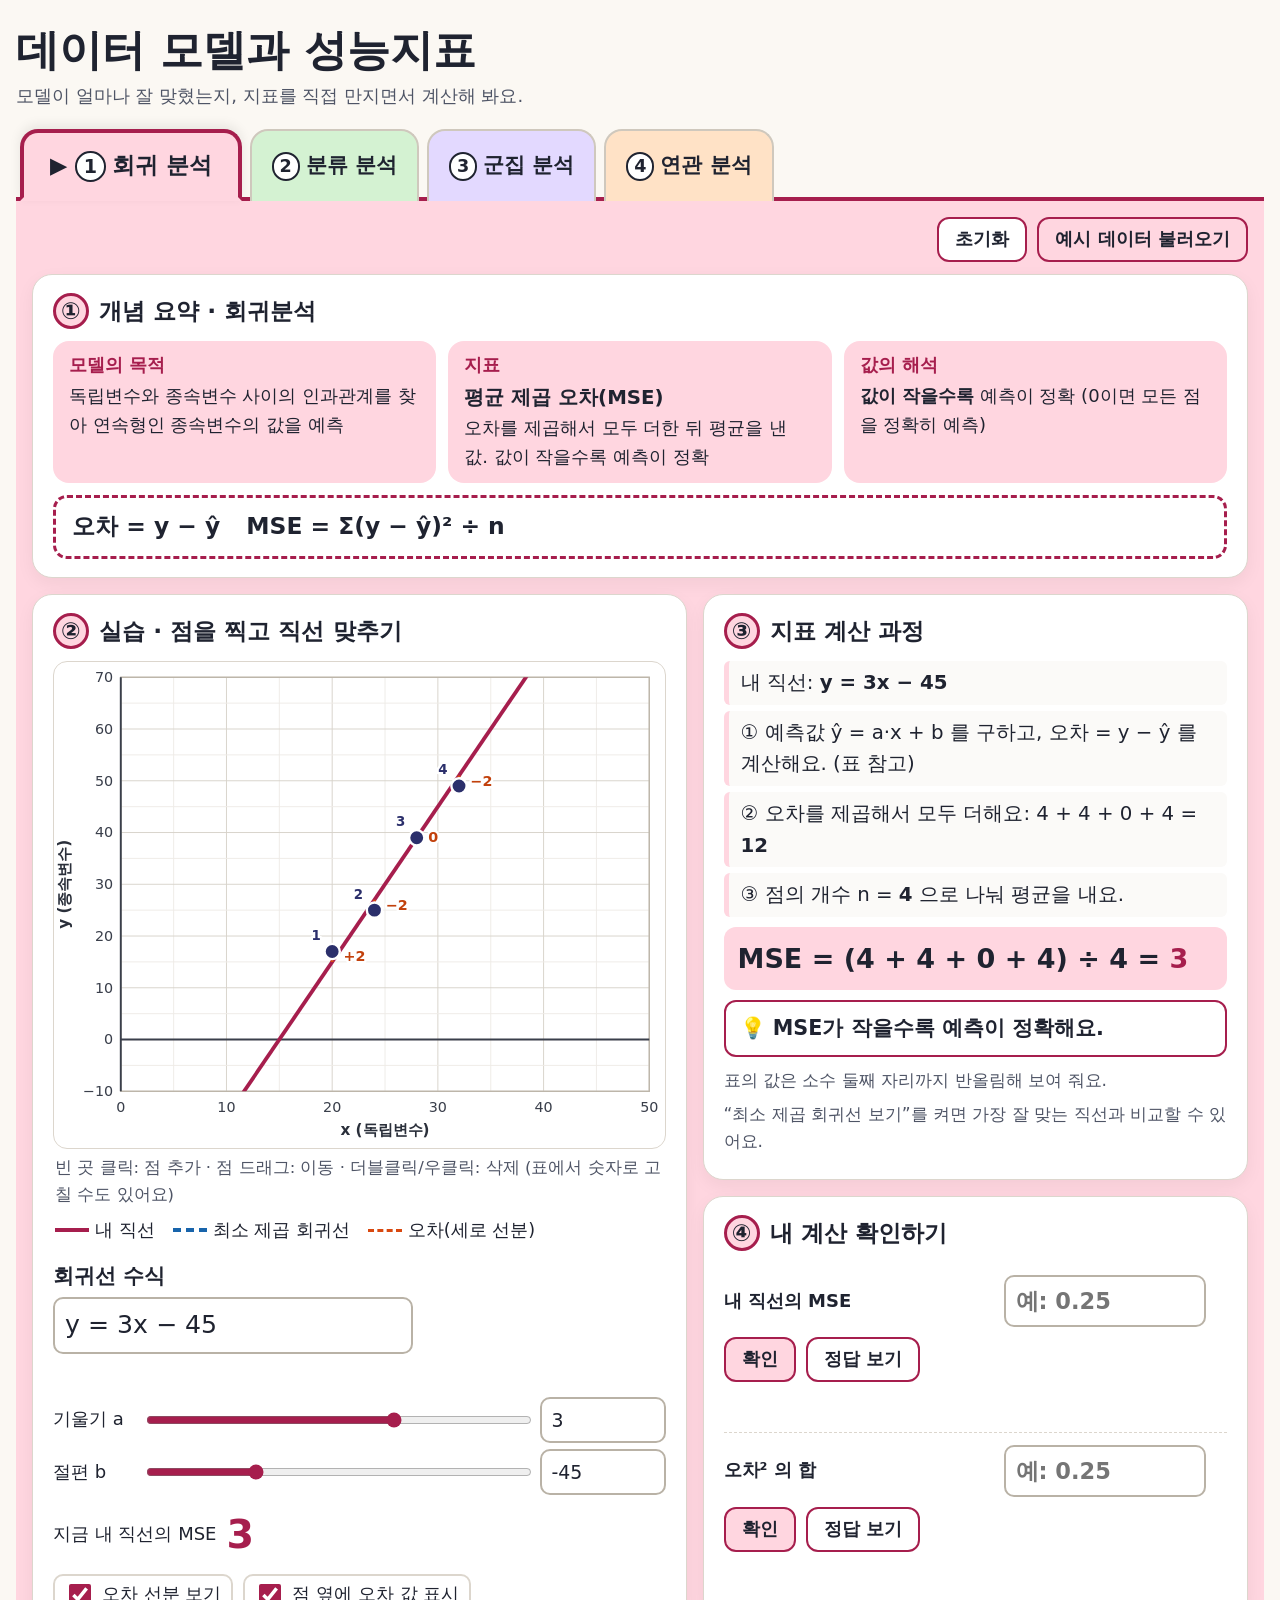
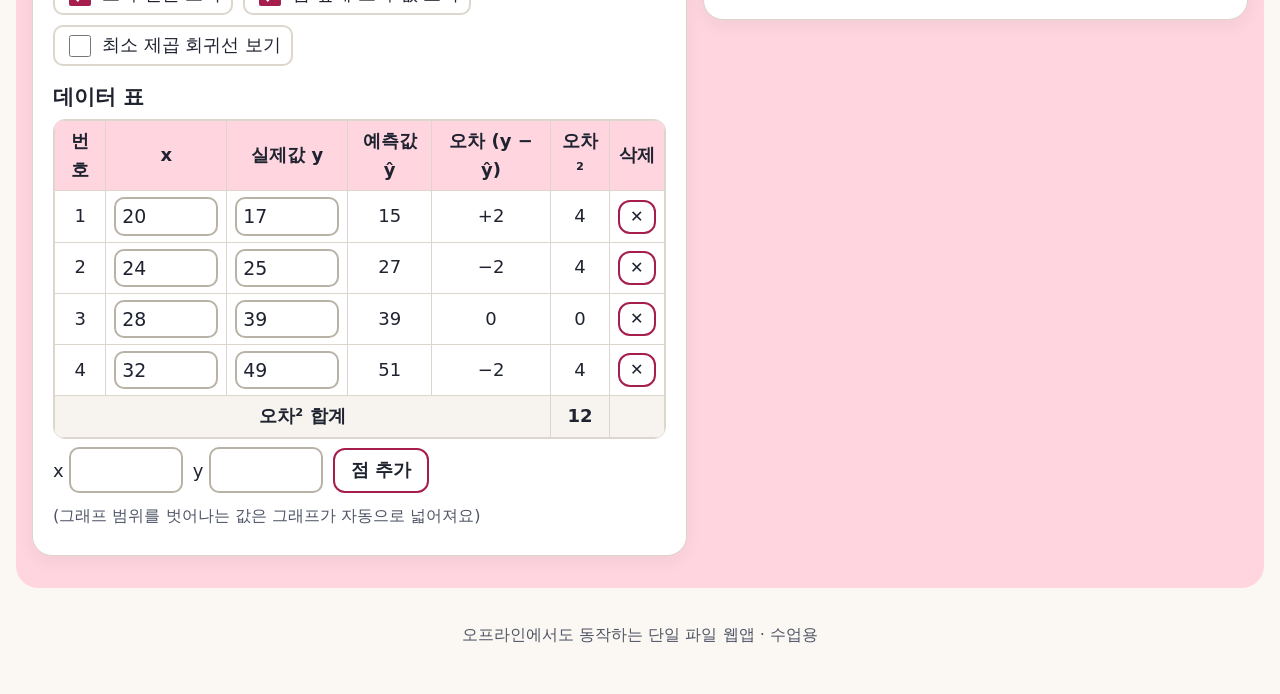
==== docs/metrics/index.html @ 7fb07662 "데이터 모델과 성능지표 수업용 웹앱 추가 (docs/metrics/index.html) 회귀(MSE)·분류(정확도)·군집(실루엣 계수)·연관(지지도·신뢰도·향상도) 4개 탭. th" ====
<!doctype html>
<html lang="ko">
<head>
<meta charset="utf-8">
<meta name="viewport" content="width=device-width, initial-scale=1">
<title>데이터 모델과 성능지표</title>
<meta name="description" content="회귀·분류·군집·연관 분석의 성능지표(MSE, 정확도, 실루엣 계수, 지지도·신뢰도·향상도)를 직접 만지며 배우는 수업용 웹앱">
<style>
:root{
  --bg:#fbf8f3; --card:#ffffff; --ink:#1f2330; --muted:#4f5566; --line:#dcd6cd;
  --reg:#FFD6E0; --reg-d:#a61e4d;
  --cls:#D4F2D2; --cls-d:#2b6a2f;
  --clu:#E3D9FF; --clu-d:#5f3dc4;
  --asc:#FFE2C6; --asc-d:#a84300;
  --good:#1b6e2f; --bad:#b42318; --focus:#1c4fd8;
  --accent:var(--reg-d); --tint:var(--reg);
}
body[data-tab="reg"]{--accent:var(--reg-d);--tint:var(--reg)}
body[data-tab="cls"]{--accent:var(--cls-d);--tint:var(--cls)}
body[data-tab="clu"]{--accent:var(--clu-d);--tint:var(--clu)}
body[data-tab="asc"]{--accent:var(--asc-d);--tint:var(--asc)}
*{box-sizing:border-box}
html{font-size:18px}
body{margin:0;background:var(--bg);color:var(--ink);line-height:1.6;
  font-family:"Pretendard","Noto Sans KR","Apple SD Gothic Neo","Malgun Gothic",system-ui,sans-serif}
.wrap{max-width:1320px;margin:0 auto;padding:16px}
h1,h2,h3,h4{line-height:1.3}
header.top{margin:6px 0 14px}
header.top h1{font-size:clamp(1.6rem,3.4vw,2.4rem);margin:0}
header.top p{margin:4px 0 0;color:var(--muted)}

/* 탭 */
.tabs{display:flex;gap:8px;flex-wrap:wrap;border-bottom:4px solid var(--accent);padding:0 4px}
.tab{font:inherit;font-size:1.15rem;font-weight:700;color:var(--ink);cursor:pointer;
  padding:12px 20px;border:2px solid #cfc8bd;border-bottom:none;border-radius:18px 18px 0 0;
  position:relative;top:4px}
.tab[data-t="reg"]{background:var(--reg)} .tab[data-t="cls"]{background:var(--cls)}
.tab[data-t="clu"]{background:var(--clu)} .tab[data-t="asc"]{background:var(--asc)}
.tab[aria-selected="true"]{border:4px solid var(--accent);border-bottom:4px solid var(--tint);
  padding:14px 26px;font-size:1.25rem;box-shadow:0 -4px 12px rgba(0,0,0,.08);z-index:1}
.tab[aria-selected="true"]::before{content:"▶ "}
.tab .tn{display:inline-block;min-width:1.6em;height:1.6em;border-radius:50%;background:#fff;
  border:2px solid currentColor;text-align:center;line-height:1.45em;margin-right:6px;font-size:.85em}
.panel{background:var(--tint);border-radius:0 0 22px 22px;padding:16px;margin-bottom:24px}
.panel[hidden]{display:none}

/* 카드 */
.card{background:var(--card);border-radius:20px;padding:18px 20px;margin-bottom:16px;
  border:1px solid var(--line);box-shadow:0 6px 18px rgba(0,0,0,.05)}
.sec-title{display:flex;align-items:center;gap:10px;font-size:1.3rem;margin:0 0 12px}
.badge{display:inline-grid;place-items:center;width:36px;height:36px;border-radius:50%;
  background:var(--tint);border:3px solid var(--accent);font-weight:800;flex:none}
.toolbar{display:flex;gap:10px;flex-wrap:wrap;justify-content:flex-end;margin:0 0 12px}
.grid2{display:grid;grid-template-columns:minmax(0,1.2fr) minmax(0,1fr);gap:16px;align-items:start}
@media (max-width:1000px){.grid2{grid-template-columns:minmax(0,1fr)}}
.concept{display:grid;grid-template-columns:repeat(3,minmax(0,1fr));gap:12px}
@media (max-width:860px){.concept{grid-template-columns:minmax(0,1fr)}}
.cbox{background:var(--tint);border-radius:16px;padding:12px 16px}
.cbox h4{margin:0 0 6px;font-size:1rem;color:var(--accent)}
.cbox p{margin:0}
.cbox .metric-name{font-weight:800;font-size:1.1rem}
.formula-strip{font-size:1.3rem;font-weight:800;margin-top:12px;padding:10px 16px;
  border:3px dashed var(--accent);border-radius:14px;background:#fff;display:flex;flex-wrap:wrap;gap:6px 26px}
h3.sub{font-size:1.15rem;margin:18px 0 8px}
h3.sub:first-child{margin-top:0}
.muted{color:var(--muted)}
.small{font-size:.9rem}
.note{font-size:.95rem;color:var(--muted);margin:6px 0}

/* 버튼·입력 */
.btn{font:inherit;font-weight:700;min-height:44px;padding:6px 16px;border-radius:12px;
  border:2px solid var(--accent);background:#fff;color:var(--ink);cursor:pointer}
.btn.primary{background:var(--tint)}
.btn:hover{background:#f6f3ee}
.btn.primary:hover{filter:brightness(.97)}
.btn.tiny{min-height:34px;padding:2px 10px;font-size:.9rem}
.btn:disabled{opacity:.5;cursor:not-allowed}
:focus-visible{outline:4px solid var(--focus);outline-offset:2px}
input[type=text],input[type=number],select{font:inherit;font-size:1.05rem;padding:6px 10px;
  border:2px solid #b9b2a6;border-radius:10px;background:#fff;color:var(--ink);min-height:44px}
input[type=range]{width:100%;accent-color:var(--accent);height:32px}
input[type=checkbox]{width:22px;height:22px;accent-color:var(--accent);vertical-align:middle}
.row{display:flex;flex-wrap:wrap;gap:10px;align-items:center;margin:8px 0}
.slider-row{display:grid;grid-template-columns:4.5em minmax(0,1fr) 7em;gap:10px;align-items:center;margin:6px 0}
.slider-row input[type=number]{width:100%}
.switch{display:inline-flex;align-items:center;gap:8px;cursor:pointer;padding:4px 10px;border-radius:10px;
  background:#fff;border:2px solid var(--line)}
.err{color:var(--bad);font-weight:700;min-height:1.6em;margin:4px 0}
.okmsg{color:var(--good);font-weight:700}
.formula-input{font-size:1.4rem !important;font-weight:700;width:min(100%,360px)}
.sr-only{position:absolute;width:1px;height:1px;padding:0;margin:-1px;overflow:hidden;clip:rect(0,0,0,0);border:0}

/* 표 */
.tablewrap{overflow:auto;border-radius:12px;border:1px solid var(--line);background:#fff}
.tablewrap.tall{max-height:460px}
table.data{border-collapse:collapse;width:100%;font-size:1rem}
table.data th,table.data td{border:1px solid var(--line);padding:6px 8px;text-align:center}
table.data thead th{background:var(--tint);position:sticky;top:0;z-index:1}
table.data tfoot td{background:#f7f4ef;font-weight:800}
table.data td input[type=number]{width:5.5em;min-height:38px;padding:2px 6px}
table.data tr.sel td{background:#fff6c7}
table.data tr.clickable{cursor:pointer}
table.data tr.clickable:hover td{background:#faf6ee}
.th-btn{font:inherit;font-weight:800;background:none;border:none;cursor:pointer;color:var(--ink);padding:2px 4px}

/* 계산 과정 */
.calc .step{font-size:1.1rem;margin:6px 0;padding:6px 12px;border-left:5px solid var(--tint);background:#fbfaf8;border-radius:6px}
.calc .big{font-size:1.5rem;font-weight:800;margin:10px 0;padding:10px 14px;background:var(--tint);border-radius:12px;word-break:break-word}
.calc .big b,.hl{color:var(--accent)}
.interp{font-size:1.15rem;font-weight:700;margin:10px 0;padding:10px 14px;border-radius:12px;background:#fff;border:2px solid var(--accent)}
.meter{font-size:2.2rem;font-weight:900;color:var(--accent)}
.bars .bar{display:grid;grid-template-columns:8.5em minmax(0,1fr) 5em;gap:8px;align-items:center;margin:6px 0}
.bars .track{background:#f0ece6;border-radius:8px;height:26px;overflow:hidden}
.bars .fill{height:100%;border-radius:8px}

/* 그래프 */
svg.plot{width:100%;height:auto;background:#fff;border-radius:14px;border:1px solid var(--line);
  touch-action:none;user-select:none;-webkit-user-select:none;display:block}
.g-minor{stroke:#efece7;stroke-width:1}
.g-major{stroke:#d8d3cb;stroke-width:1}
.axis{stroke:#3a3f4b;stroke-width:2}
.frame{fill:none;stroke:#bdb6aa;stroke-width:1.5}
.tick{font-size:15px;fill:#3a3f4b}
.axis-title{font-size:16px;font-weight:700;fill:#2a2f3a}
.halo{paint-order:stroke;stroke:#fff;stroke-width:5px;stroke-linejoin:round}
.hint-line{font-size:.92rem;color:var(--muted);margin:6px 2px}
/* 회귀 */
.my-line{stroke:#a61e4d;stroke-width:4}
.ls-line{stroke:#1864ab;stroke-width:3.5;stroke-dasharray:12 8}
.resid{stroke:#d9480f;stroke-width:3;stroke-dasharray:5 4}
.pt .dot{fill:#2b2f6b;stroke:#fff;stroke-width:2.5}
.pt .hit{fill:transparent;cursor:grab}
.pt-num{font-size:14px;font-weight:800;fill:#2b2f6b;pointer-events:none}
.err-lbl{font-size:15px;font-weight:800;fill:#c2410c;pointer-events:none}
.legend{display:flex;flex-wrap:wrap;gap:6px 18px;margin:8px 2px;font-size:.98rem}
.legend span{display:inline-flex;align-items:center;gap:6px}
.sw{display:inline-block;width:34px;height:0;border-top:4px solid}
/* 분류 */
.mark-group{display:inline-flex;gap:6px}
.mark-group label{display:inline-flex;align-items:center;gap:4px;padding:4px 10px;border:2px solid #b9b2a6;
  border-radius:10px;cursor:pointer;font-weight:800;background:#fff}
.mark-group input{position:absolute;opacity:0;width:1px;height:1px}
.mark-group input:checked + span{color:#fff}
.mark-group label:has(input:checked){background:var(--accent);border-color:var(--accent);color:#fff}
.mark-group label:has(input:focus-visible){outline:4px solid var(--focus);outline-offset:2px}
.flag{font-weight:800}
.flag.bad{color:var(--bad)} .flag.good{color:var(--good)}
.pred-btn{font:inherit;font-weight:700;background:#fff;border:2px dashed #9a9285;border-radius:10px;padding:2px 10px;cursor:pointer;min-height:36px}
details.deep{background:#fff;border-radius:18px;border:2px solid var(--accent);padding:12px 18px}
details.deep summary{font-weight:800;font-size:1.15rem;cursor:pointer}
.defect-grid{display:grid;grid-template-columns:repeat(20,minmax(0,1fr));gap:3px;max-width:560px;margin:10px 0}
.defect-grid span{aspect-ratio:1;display:grid;place-items:center;font-size:.8rem;border-radius:4px;background:#e7f5e6;color:#2b6a2f}
.defect-grid span.bad{background:#ffe0d6;color:#b42318;font-weight:900}
/* 군집 */
.phase{display:flex;flex-wrap:wrap;gap:8px;margin:8px 0}
.phase span{padding:4px 12px;border-radius:999px;border:2px solid #b9b2a6;background:#fff;font-weight:700}
.phase span.on{background:var(--accent);color:#fff;border-color:var(--accent)}
.phase span.done{border-color:var(--good);color:var(--good)}
.clu-legend{display:flex;flex-wrap:wrap;gap:8px}
.clu-legend .chip{display:inline-flex;align-items:center;gap:6px;padding:4px 12px;border-radius:999px;background:#fff;border:2px solid var(--line);font-weight:700}
.sil-same{stroke-width:2.2;stroke-dasharray:6 4}
.sil-other{stroke:#495057;stroke-width:2;stroke-dasharray:2 4}
.dist-lbl{font-size:13px;font-weight:700;pointer-events:none}
.msgbox{padding:10px 14px;border-radius:12px;background:#fff;border:2px solid var(--line);font-weight:700;margin:8px 0}
.msgbox.warn{border-color:var(--bad);color:var(--bad)}
/* 연관 */
.rule-pick{display:flex;flex-wrap:wrap;gap:10px;align-items:center;font-size:1.25rem;font-weight:800}
.rule-pick select{font-size:1.2rem;font-weight:800}
/* 확인하기 */
.chk-row{display:flex;flex-wrap:wrap;gap:10px;align-items:center;padding:12px 0;border-bottom:1px dashed var(--line)}
.chk-row:last-child{border-bottom:none}
.chk-row > label{min-width:15em;font-weight:800}
.chk-row input[type=text]{width:9em;font-size:1.25rem;font-weight:700}
.fb{font-weight:800;font-size:1.1rem;min-height:1.4em;flex-basis:100%}
.fb.ok{color:var(--good)} .fb.no{color:var(--bad)}
.hintbox,.ansbox{flex-basis:100%;padding:8px 12px;border-radius:10px}
.hintbox{background:#fff8db;border:1px solid #e9cf6a}
.ansbox{background:#eef4ff;border:1px solid #9db8ef;font-weight:800}
.practice{background:#fbfaf8;border:2px dashed var(--line);border-radius:14px;padding:12px 16px;margin-top:12px}
.practice .row label{display:inline-flex;align-items:center;gap:6px}
.practice input[type=number]{width:6.5em}
footer{color:var(--muted);font-size:.9rem;text-align:center;padding:10px 0 30px}
</style>
</head>
<body data-tab="reg">
<div class="wrap">
<header class="top">
  <h1>데이터 모델과 성능지표</h1>
  <p>모델이 얼마나 잘 맞혔는지, 지표를 직접 만지면서 계산해 봐요.</p>
</header>

<div class="tabs" role="tablist" aria-label="분석 종류">
  <button class="tab" role="tab" id="tab-reg" data-t="reg" aria-controls="panel-reg" aria-selected="true"><span class="tn">1</span>회귀 분석</button>
  <button class="tab" role="tab" id="tab-cls" data-t="cls" aria-controls="panel-cls" aria-selected="false" tabindex="-1"><span class="tn">2</span>분류 분석</button>
  <button class="tab" role="tab" id="tab-clu" data-t="clu" aria-controls="panel-clu" aria-selected="false" tabindex="-1"><span class="tn">3</span>군집 분석</button>
  <button class="tab" role="tab" id="tab-asc" data-t="asc" aria-controls="panel-asc" aria-selected="false" tabindex="-1"><span class="tn">4</span>연관 분석</button>
</div>

<!-- ===================== 1. 회귀 ===================== -->
<section class="panel" role="tabpanel" id="panel-reg" aria-labelledby="tab-reg">
  <div class="toolbar">
    <button class="btn" type="button" id="regReset">초기화</button>
    <button class="btn primary" type="button" id="regExample">예시 데이터 불러오기</button>
  </div>
  <div class="card">
    <h2 class="sec-title"><span class="badge">①</span>개념 요약 · 회귀분석</h2>
    <div class="concept">
      <div class="cbox"><h4>모델의 목적</h4><p>독립변수와 종속변수 사이의 인과관계를 찾아 연속형인 종속변수의 값을 예측</p></div>
      <div class="cbox"><h4>지표</h4><p class="metric-name">평균 제곱 오차(MSE)</p><p>오차를 제곱해서 모두 더한 뒤 평균을 낸 값. 값이 작을수록 예측이 정확</p></div>
      <div class="cbox"><h4>값의 해석</h4><p><b>값이 작을수록</b> 예측이 정확 (0이면 모든 점을 정확히 예측)</p></div>
    </div>
    <div class="formula-strip"><span>오차 = y − ŷ</span><span>MSE = Σ(y − ŷ)² ÷ n</span></div>
  </div>

  <div class="grid2">
    <div class="card">
      <h2 class="sec-title"><span class="badge">②</span>실습 · 점을 찍고 직선 맞추기</h2>
      <svg class="plot" id="regSvg" viewBox="0 0 640 510" role="img" aria-label="회귀 좌표평면. 점과 회귀선, 오차 선분이 표시됩니다."></svg>
      <p class="hint-line">빈 곳 클릭: 점 추가 · 점 드래그: 이동 · 더블클릭/우클릭: 삭제 (표에서 숫자로 고칠 수도 있어요)</p>
      <div class="legend">
        <span><i class="sw" style="border-color:#a61e4d"></i>내 직선</span>
        <span><i class="sw" style="border-top-style:dashed;border-color:#1864ab"></i>최소 제곱 회귀선</span>
        <span><i class="sw" style="border-top:3px dashed #d9480f"></i>오차(세로 선분)</span>
      </div>

      <h3 class="sub"><label for="regFormula">회귀선 수식</label></h3>
      <div class="row">
        <input type="text" id="regFormula" class="formula-input" autocomplete="off" spellcheck="false" aria-describedby="regFormulaMsg" placeholder="예: y = 3x − 45">
      </div>
      <div id="regFormulaMsg" class="err" aria-live="polite"></div>
      <div class="slider-row">
        <label for="regA">기울기 a</label>
        <input type="range" id="regA" min="-10" max="10" step="0.05">
        <input type="number" id="regAN" step="0.05" aria-label="기울기 a 숫자 입력">
      </div>
      <div class="slider-row">
        <label for="regB">절편 b</label>
        <input type="range" id="regB" min="-100" max="100" step="0.5">
        <input type="number" id="regBN" step="0.5" aria-label="절편 b 숫자 입력">
      </div>
      <div class="row" aria-live="polite">
        <span>지금 내 직선의 MSE</span><span class="meter" id="regLive">—</span><span id="regTrend" class="muted"></span>
      </div>
      <div class="row">
        <label class="switch"><input type="checkbox" id="regShowRes" checked> 오차 선분 보기</label>
        <label class="switch"><input type="checkbox" id="regShowLbl" checked> 점 옆에 오차 값 표시</label>
        <label class="switch"><input type="checkbox" id="regShowLS"> 최소 제곱 회귀선 보기</label>
      </div>

      <h3 class="sub">데이터 표</h3>
      <div class="tablewrap tall">
        <table class="data">
          <thead><tr><th>번호</th><th>x</th><th>실제값 y</th><th>예측값 ŷ</th><th>오차 (y − ŷ)</th><th>오차²</th><th>삭제</th></tr></thead>
          <tbody id="regTbody"></tbody>
          <tfoot><tr><td colspan="5">오차² 합계</td><td id="regSumCell">0</td><td></td></tr></tfoot>
        </table>
      </div>
      <div class="row">
        <label>x <input type="number" id="regAddX" step="any" style="width:6em"></label>
        <label>y <input type="number" id="regAddY" step="any" style="width:6em"></label>
        <button class="btn" type="button" id="regAddBtn">점 추가</button>
        <span class="small muted">(그래프 범위를 벗어나는 값은 그래프가 자동으로 넓어져요)</span>
      </div>
    </div>

    <div>
      <div class="card calc">
        <h2 class="sec-title"><span class="badge">③</span>지표 계산 과정</h2>
        <div id="regCalc"></div>
        <div id="regCompare"></div>
      </div>
      <div class="card">
        <h2 class="sec-title"><span class="badge">④</span>내 계산 확인하기</h2>
        <div id="regCheck"></div>
      </div>
    </div>
  </div>
</section>

<!-- ===================== 2. 분류 ===================== -->
<section class="panel" role="tabpanel" id="panel-cls" aria-labelledby="tab-cls" hidden>
  <div class="toolbar">
    <button class="btn" type="button" id="clsReset">초기화</button>
    <button class="btn primary" type="button" id="clsExample">예시 데이터 불러오기</button>
  </div>
  <div class="card">
    <h2 class="sec-title"><span class="badge">①</span>개념 요약 · 분류 분석</h2>
    <div class="concept">
      <div class="cbox"><h4>모델의 목적</h4><p>미리 정해 둔 그룹 중 어느 그룹에 데이터가 속하는지 범주형 종속변수 값을 예측</p></div>
      <div class="cbox"><h4>지표</h4><p class="metric-name">정확도(Accuracy)</p><p>모델이 정확하게 예측한 데이터의 비율. 1에 가까울수록 예측이 정확</p></div>
      <div class="cbox"><h4>값의 해석</h4><p>0 ~ 1 사이 값. <b>1에 가까울수록</b> 예측이 정확</p></div>
    </div>
    <div class="formula-strip"><span>정확도 = 정확히 예측한 수 ÷ 전체 수</span></div>
  </div>

  <div class="grid2">
    <div class="card">
      <h2 class="sec-title"><span class="badge">②</span>실습 A · 직접 채점하기</h2>
      <p class="note">실제값과 모델의 예측값을 비교해 각 행에 <b>O(맞음)</b> 또는 <b>X(틀림)</b>를 체크하세요. 예측값 칸을 누르면 예측을 바꿔 볼 수 있어요.</p>
      <div class="tablewrap">
        <table class="data">
          <thead><tr><th>번호</th><th>메일 제목</th><th>실제값</th><th>모델 예측값</th><th>채점</th><th class="sr-col">점검</th></tr></thead>
          <tbody id="clsATbody"></tbody>
        </table>
      </div>
      <div class="row">
        <button class="btn" type="button" id="clsAVerify">내 채점 점검하기</button>
        <button class="btn" type="button" id="clsAClear">채점 지우기</button>
        <span id="clsAVerifyMsg" aria-live="polite" class="small"></span>
      </div>
    </div>
    <div class="card calc">
      <h2 class="sec-title"><span class="badge">③</span>계산 과정 (실습 A)</h2>
      <div id="clsACalc"></div>
    </div>
  </div>

  <div class="grid2">
    <div class="card">
      <h2 class="sec-title"><span class="badge">②</span>실습 B · 경계선으로 분류하기</h2>
      <p class="note">공부 시간과 게임 시간으로 합격(●)/불합격(▲)을 예측해요. 기준선을 움직여 정확도를 높여 보세요.</p>
      <svg class="plot" id="clsSvg" viewBox="0 0 620 480" role="img" aria-label="분류 산점도. 기준선과 각 점의 예측 결과(O, X)가 표시됩니다."></svg>
      <div class="legend">
        <span><svg width="20" height="20" aria-hidden="true"><circle cx="10" cy="10" r="7" fill="#1864ab"/></svg>실제 합격</span>
        <span><svg width="20" height="20" aria-hidden="true"><polygon points="10,2 18,17 2,17" fill="#c2410c"/></svg>실제 불합격</span>
        <span><b class="flag good">O</b> 예측 맞음</span><span><b class="flag bad">X</b> 예측 틀림</span>
        <span><i style="display:inline-block;width:22px;height:16px;background:#d0ebff;border:1px solid #74a9d8"></i>합격으로 예측하는 영역</span>
      </div>
      <p class="hint-line">빈 곳 클릭: 아래에서 고른 종류의 점 추가 · 더블클릭/우클릭: 삭제</p>
      <div class="slider-row"><label for="clsM">기울기</label><input type="range" id="clsM" min="-3" max="3" step="0.1"><input type="number" id="clsMN" step="0.1" aria-label="기준선 기울기 숫자 입력"></div>
      <div class="slider-row"><label for="clsC">절편</label><input type="range" id="clsC" min="-5" max="15" step="0.1"><input type="number" id="clsCN" step="0.1" aria-label="기준선 절편 숫자 입력"></div>
      <div class="row">
        <label class="switch"><input type="checkbox" id="clsFlip"> 기준선 위쪽을 합격으로 예측</label>
        <label>추가할 점: <select id="clsAddType"><option value="P">● 합격</option><option value="F">▲ 불합격</option></select></label>
      </div>
      <p class="big" id="clsLineText" style="font-weight:800"></p>
    </div>
    <div class="card calc">
      <h2 class="sec-title"><span class="badge">③</span>계산 과정 (실습 B)</h2>
      <div id="clsBCalc"></div>
    </div>
  </div>

  <div class="card">
    <h2 class="sec-title"><span class="badge">④</span>내 계산 확인하기</h2>
    <div id="clsCheck"></div>
  </div>

  <details class="deep">
    <summary>심화 · 정확도만 보면 충분할까? (정확도의 한계 생각해 보기)</summary>
    <p>공장에서 만든 제품 <b>100개</b> 중 <b>불량품은 5개</b>(▲)예요. 어떤 모델이 아무것도 확인하지 않고 <b>“모두 정상”</b>이라고 예측했어요.</p>
    <div class="defect-grid" id="defectGrid" aria-label="제품 100개 중 불량품 5개"></div>
    <div class="calc"><div class="big">정확도 = 95 ÷ 100 = <b>0.95</b></div></div>
    <p>정확도는 0.95로 아주 높아 보여요. 하지만 이 모델은 <b>불량품을 단 하나도 찾아내지 못했어요.</b></p>
    <ul>
      <li>이 모델을 공장에서 써도 될까요? 왜 그렇게 생각하나요?</li>
      <li>한쪽 그룹이 훨씬 많은 데이터(불균형 데이터)에서는 정확도가 왜 높게 나올까요?</li>
      <li>“불량품 중 몇 개를 찾았는가?”처럼 정확도 말고 함께 봐야 할 기준을 생각해 보세요. (예: 재현율, 정밀도)</li>
    </ul>
  </details>
</section>

<!-- ===================== 3. 군집 ===================== -->
<section class="panel" role="tabpanel" id="panel-clu" aria-labelledby="tab-clu" hidden>
  <div class="toolbar">
    <button class="btn" type="button" id="cluReset">초기화</button>
    <button class="btn primary" type="button" id="cluExample">예시 데이터 불러오기</button>
  </div>
  <div class="card">
    <h2 class="sec-title"><span class="badge">①</span>개념 요약 · 군집 분석</h2>
    <div class="concept">
      <div class="cbox"><h4>모델의 목적</h4><p>비슷한 특성을 가진 데이터끼리 묶어 그룹화. 미리 정해 둔 분류 기준이 없으므로 군집된 데이터 사이의 거리를 기준으로 평가</p></div>
      <div class="cbox"><h4>지표</h4><p class="metric-name">실루엣 계수(Silhouette coefficient)</p><p>데이터가 자기 군집 안에서는 얼마나 가깝고, 다른 군집과는 얼마나 먼지를 나타내는 값. 1에 가까울수록 군집이 잘 형성됨</p></div>
      <div class="cbox"><h4>값의 해석</h4><p>−1 ~ 1 사이 값. <b>1에 가까울수록</b> 군집이 잘 형성됨, 0 근처면 군집 경계에 있음, 음수면 다른 군집에 더 가까움</p></div>
    </div>
    <div class="formula-strip"><span>aᵢ = 같은 군집 다른 점까지 평균 거리</span><span>bᵢ = 가장 가까운 다른 군집 점들까지 평균 거리</span><span>Sᵢ = (bᵢ − aᵢ) ÷ max(aᵢ, bᵢ)</span></div>
  </div>

  <div class="grid2">
    <div class="card">
      <h2 class="sec-title"><span class="badge">②</span>실습 · k-평균으로 군집 만들기</h2>
      <div class="row">
        <label for="cluDataset">예시 데이터</label>
        <select id="cluDataset">
          <option value="three">뚜렷하게 3묶음</option>
          <option value="two">뚜렷하게 2묶음</option>
          <option value="mixed">애매하게 섞인 데이터</option>
        </select>
        <button class="btn" type="button" id="cluLoad">불러오기</button>
      </div>
      <div class="slider-row">
        <label for="cluK">군집 수 k</label>
        <input type="range" id="cluK" min="2" max="6" step="1" value="3">
        <input type="number" id="cluKN" min="2" max="6" step="1" value="3" aria-label="군집 수 k 숫자 입력">
      </div>
      <div class="row">
        <button class="btn primary" type="button" id="cluStep">한 단계씩 실행</button>
        <button class="btn primary" type="button" id="cluRun">끝까지 실행</button>
        <button class="btn" type="button" id="cluReinit">초기 중심 다시 뽑기</button>
      </div>
      <div class="phase" id="cluPhase" aria-label="k-평균 진행 단계"></div>
      <div class="msgbox" id="cluMsg" aria-live="polite"></div>
      <svg class="plot" id="cluSvg" viewBox="0 0 560 540" role="img" aria-label="군집 산점도. 군집별로 색과 모양이 다릅니다."></svg>
      <p class="hint-line">점 클릭: 그 점의 실루엣 계산 보기 · 빈 곳 클릭: 점 추가 · 더블클릭/우클릭: 삭제</p>
      <div class="row">
        <label class="switch"><input type="checkbox" id="cluAddMode" checked> 빈 곳 클릭으로 점 추가</label>
        <label class="switch"><input type="checkbox" id="cluDistLbl" checked> 거리 숫자 표시</label>
        <label>선택한 점 <select id="cluSel"></select></label>
      </div>
      <div class="clu-legend" id="cluLegend"></div>
    </div>
    <div>
      <div class="card calc">
        <h2 class="sec-title"><span class="badge">③</span>실루엣 계수 계산 과정</h2>
        <div id="cluCalc"></div>
        <div class="practice">
          <h3 class="sub">aᵢ, bᵢ를 넣어 Sᵢ 계산해 보기</h3>
          <div class="row">
            <label>aᵢ <input type="number" id="silA" value="4" step="any" min="0"></label>
            <label>bᵢ <input type="number" id="silB" value="10" step="any" min="0"></label>
          </div>
          <div id="silOut" class="big" aria-live="polite"></div>
        </div>
      </div>
      <div class="card">
        <h3 class="sub" style="margin-top:0">k에 따른 평균 실루엣 계수 비교</h3>
        <svg class="plot" id="cluChart" viewBox="0 0 520 290" role="img" aria-label="k = 2부터 6까지 평균 실루엣 계수 막대 그래프"></svg>
        <p class="note" id="cluChartNote"></p>
      </div>
    </div>
  </div>
  <div class="card">
    <h2 class="sec-title"><span class="badge">④</span>내 계산 확인하기</h2>
    <div id="cluCheck"></div>
  </div>
</section>

<!-- ===================== 4. 연관 ===================== -->
<section class="panel" role="tabpanel" id="panel-asc" aria-labelledby="tab-asc" hidden>
  <div class="toolbar">
    <button class="btn" type="button" id="ascReset">초기화</button>
    <button class="btn primary" type="button" id="ascExample">예시 데이터 불러오기</button>
  </div>
  <div class="card">
    <h2 class="sec-title"><span class="badge">①</span>개념 요약 · 연관 분석</h2>
    <div class="concept">
      <div class="cbox"><h4>모델의 목적</h4><p>데이터 내에서 항목 간의 관계와 연관성을 발견. 발견된 규칙의 유용성 판단을 통해 항목 간 연관성을 측정</p></div>
      <div class="cbox"><h4>지표</h4>
        <p><b>지지도(support)</b>: 데이터 집합에서 규칙이 얼마나 자주 발생하는지</p>
        <p><b>신뢰도(confidence)</b>: 규칙이 성립했을 때 그 규칙이 맞을 확률</p>
        <p><b>향상도(lift)</b>: 규칙이 얼마나 유용한지. 1보다 크면 두 항목 사이에 관련성이 높음</p></div>
      <div class="cbox"><h4>값의 해석</h4><p>향상도 ≥ 1: 관련성이 높음<br>향상도 &lt; 1: 함께 사는 경우가 오히려 적음</p></div>
    </div>
    <div class="formula-strip">
      <span>지지도 = (A와 B가 함께 나온 횟수) ÷ (전체 횟수)</span>
      <span>신뢰도 = (A와 B가 함께 나온 횟수) ÷ (A가 나온 횟수)</span>
      <span>향상도 = 신뢰도 ÷ (B가 나올 확률)</span>
    </div>
  </div>

  <div class="grid2">
    <div class="card">
      <h2 class="sec-title"><span class="badge">②</span>실습 · 장바구니 데이터</h2>
      <p class="note">체크박스로 거래(행)마다 산 상품을 고쳐 보세요.</p>
      <div class="tablewrap tall">
        <table class="data" id="ascTable">
          <thead id="ascThead"></thead>
          <tbody id="ascTbody"></tbody>
          <tfoot id="ascTfoot"></tfoot>
        </table>
      </div>
      <div class="row"><button class="btn" type="button" id="ascAdd">거래 추가</button><span id="ascCount" class="muted"></span></div>

      <h3 class="sub">규칙 만들기</h3>
      <div class="rule-pick">
        <span>[</span><select id="ascA" aria-label="앞부분 상품 A"></select><span>] →</span>
        <span>[</span><select id="ascB" aria-label="뒷부분 상품 B"></select><span>]</span>
      </div>
      <p class="note">“A를 사면 B도 산다”라는 규칙이에요.</p>

      <h3 class="sub">A, B, A∩B 횟수 보기</h3>
      <svg class="plot" id="ascVenn" viewBox="0 0 440 250" role="img" aria-label="A와 B의 벤 다이어그램"></svg>
      <div class="bars" id="ascBars"></div>
    </div>
    <div>
      <div class="card calc">
        <h2 class="sec-title"><span class="badge">③</span>지표 계산 과정</h2>
        <div id="ascCalc"></div>
        <div class="practice">
          <h3 class="sub">횟수만 넣어 계산해 보기</h3>
          <div class="row">
            <label>전체 횟수 <input type="number" id="pN" value="200" min="1" step="1"></label>
            <label>A 횟수 <input type="number" id="pA" value="50" min="0" step="1"></label>
            <label>B 횟수 <input type="number" id="pB" value="40" min="0" step="1"></label>
            <label>A와 B 함께 <input type="number" id="pAB" value="20" min="0" step="1"></label>
          </div>
          <div id="pOut" aria-live="polite"></div>
        </div>
      </div>
      <div class="card">
        <h2 class="sec-title"><span class="badge">④</span>내 계산 확인하기</h2>
        <div id="ascCheck"></div>
      </div>
    </div>
  </div>

  <div class="card">
    <h3 class="sub" style="margin-top:0">모든 1:1 규칙 표 <span class="small muted">(행을 누르면 위 계산 과정으로 연결돼요)</span></h3>
    <div class="row">
      <label class="switch"><input type="checkbox" id="ascHideZero" checked> 함께 나온 적 없는 규칙 숨기기</label>
      <span class="small muted">정렬: 열 제목을 누르세요</span>
    </div>
    <div class="tablewrap tall">
      <table class="data">
        <thead><tr>
          <th aria-sort="none" data-k="rule"><button class="th-btn" type="button" data-k="rule">규칙 A → B</button></th>
          <th aria-sort="none" data-k="nAB"><button class="th-btn" type="button" data-k="nAB">함께 나온 횟수</button></th>
          <th aria-sort="none" data-k="sup"><button class="th-btn" type="button" data-k="sup">지지도</button></th>
          <th aria-sort="none" data-k="conf"><button class="th-btn" type="button" data-k="conf">신뢰도</button></th>
          <th aria-sort="none" data-k="lift"><button class="th-btn" type="button" data-k="lift">향상도</button></th>
        </tr></thead>
        <tbody id="ascRules"></tbody>
      </table>
    </div>
  </div>
</section>

<footer>오프라인에서도 동작하는 단일 파일 웹앱 · 수업용</footer>
</div>

<script>
'use strict';
/* =========================================================
   공통 도우미
   ========================================================= */
const $ = (sel, root = document) => root.querySelector(sel);
const SVGNS = 'http://www.w3.org/2000/svg';

function setAttrs(e, attrs) {
  for (const [k, v] of Object.entries(attrs || {})) {
    if (v == null || v === false) continue;
    if (k === 'text') e.textContent = v;
    else if (k === 'html') e.innerHTML = v;
    else if (k.startsWith('on') && typeof v === 'function') e.addEventListener(k.slice(2), v);
    else e.setAttribute(k, v === true ? '' : v);
  }
}
function h(tag, attrs, ...kids) {
  const e = document.createElement(tag); setAttrs(e, attrs);
  kids.flat().forEach(k => { if (k != null && k !== false) e.append(k.nodeType ? k : String(k)); });
  return e;
}
function s(tag, attrs, ...kids) {
  const e = document.createElementNS(SVGNS, tag); setAttrs(e, attrs);
  kids.flat().forEach(k => { if (k != null && k !== false) e.append(k.nodeType ? k : String(k)); });
  return e;
}
const clamp = (v, a, b) => Math.min(b, Math.max(a, v));
const avg = arr => arr.length ? arr.reduce((p, q) => p + q, 0) / arr.length : 0;

/** 숫자를 소수 d자리까지 반올림해 보기 좋게 표시 (음수는 유니코드 −) */
function fmt(x, d = 2) {
  if (x == null || !isFinite(x)) return '—';
  let r = Math.round(x * 10 ** d) / 10 ** d;
  if (Object.is(r, -0) || r === 0) r = 0;
  return (r < 0 ? '−' : '') + String(Math.abs(r));
}
const fmtSigned = (x, d = 2) => { const t = fmt(x, d); return (t !== '0' && t[0] !== '−') ? '+' + t : t; };

/** 학생 입력 숫자 해석: 0.7, .7, 7/10, 70%, −0.3 등 (eval 사용 안 함) */
function parseNum(str) {
  let t = String(str).trim().replace(/[−–—]/g, '-').replace(/÷/g, '/').replace(/,/g, '').replace(/\s+/g, '');
  let pct = false;
  if (t.endsWith('%')) { pct = true; t = t.slice(0, -1); }
  const m = t.match(/^([+-]?(?:\d+\.?\d*|\.\d+))(?:\/([+-]?(?:\d+\.?\d*|\.\d+)))?$/);
  if (!m) return null;
  let v = parseFloat(m[1]);
  if (m[2] !== undefined) { const d = parseFloat(m[2]); if (d === 0) return null; v /= d; }
  return pct ? v / 100 : v;
}

/** 시드가 있는 난수(예시 데이터를 항상 같게 만들기 위함) */
function makeRng(seed) {
  return function () {
    seed = (seed + 0x6D2B79F5) | 0;
    let t = Math.imul(seed ^ (seed >>> 15), 1 | seed);
    t = (t + Math.imul(t ^ (t >>> 7), 61 | t)) ^ t;
    return ((t ^ (t >>> 14)) >>> 0) / 4294967296;
  };
}
function gauss(r) { let u = 0, v = 0; while (u === 0) u = r(); while (v === 0) v = r(); return Math.sqrt(-2 * Math.log(u)) * Math.cos(2 * Math.PI * v); }

/* ---------- 좌표평면 그리기 ---------- */
function makePlot(box, dom) {
  return {
    box, dom,
    X: x => box.l + (x - dom.x0) / (dom.x1 - dom.x0) * (box.r - box.l),
    Y: y => box.b - (y - dom.y0) / (dom.y1 - dom.y0) * (box.b - box.t),
    iX: px => dom.x0 + (px - box.l) / (box.r - box.l) * (dom.x1 - dom.x0),
    iY: py => dom.y0 + (box.b - py) / (box.b - box.t) * (dom.y1 - dom.y0),
  };
}
function drawAxes(svg, p, o) {
  const { box, dom } = p, g = s('g', {});
  const isMajor = (v, step) => Math.abs(v / step - Math.round(v / step)) < 1e-9;
  for (let i = Math.ceil(dom.x0 / o.xs - 1e-9); i * o.xs <= dom.x1 + 1e-9; i++) {
    const x = i * o.xs, mj = isMajor(x, o.xl);
    g.append(s('line', { x1: p.X(x), x2: p.X(x), y1: box.t, y2: box.b, class: mj ? 'g-major' : 'g-minor' }));
    if (mj) g.append(s('text', { x: p.X(x), y: box.b + 22, 'text-anchor': 'middle', class: 'tick' }, fmt(x)));
  }
  for (let i = Math.ceil(dom.y0 / o.ys - 1e-9); i * o.ys <= dom.y1 + 1e-9; i++) {
    const y = i * o.ys, mj = isMajor(y, o.yl);
    g.append(s('line', { x1: box.l, x2: box.r, y1: p.Y(y), y2: p.Y(y), class: mj ? 'g-major' : 'g-minor' }));
    if (mj) g.append(s('text', { x: box.l - 8, y: p.Y(y) + 5, 'text-anchor': 'end', class: 'tick' }, fmt(y)));
  }
  g.append(s('rect', { x: box.l, y: box.t, width: box.r - box.l, height: box.b - box.t, class: 'frame' }));
  if (dom.y0 <= 0 && dom.y1 >= 0) g.append(s('line', { x1: box.l, x2: box.r, y1: p.Y(0), y2: p.Y(0), class: 'axis' }));
  if (dom.x0 <= 0 && dom.x1 >= 0) g.append(s('line', { x1: p.X(0), x2: p.X(0), y1: box.t, y2: box.b, class: 'axis' }));
  g.append(s('text', { x: (box.l + box.r) / 2, y: box.b + 46, 'text-anchor': 'middle', class: 'axis-title' }, o.xt));
  g.append(s('text', { x: 16, y: (box.t + box.b) / 2, 'text-anchor': 'middle', class: 'axis-title', transform: `rotate(-90 16 ${(box.t + box.b) / 2})` }, o.yt));
  svg.append(g);
}
function addClip(svg, id, box) {
  svg.append(s('defs', {}, s('clipPath', { id }, s('rect', { x: box.l, y: box.t, width: box.r - box.l, height: box.b - box.t }))));
}
/** 화면 좌표 → SVG 좌표 */
function svgPoint(svg, e) {
  const pt = svg.createSVGPoint(); pt.x = e.clientX; pt.y = e.clientY;
  return pt.matrixTransform(svg.getScreenCTM().inverse());
}
const inBox = (b, q) => q.x >= b.l && q.x <= b.r && q.y >= b.t && q.y <= b.b;

/** 모양 그리기(색에만 의존하지 않도록 군집·범주마다 모양을 다르게) */
function shapeEl(type, cx, cy, r, attrs) {
  const poly = pts => s('polygon', Object.assign({ points: pts.map(q => q.join(',')).join(' ') }, attrs));
  switch (type) {
    case 'square': return s('rect', Object.assign({ x: cx - r * .85, y: cy - r * .85, width: r * 1.7, height: r * 1.7 }, attrs));
    case 'triangle': return poly([[cx, cy - r * 1.2], [cx + r * 1.1, cy + r * .8], [cx - r * 1.1, cy + r * .8]]);
    case 'diamond': return poly([[cx, cy - r * 1.25], [cx + r * 1.1, cy], [cx, cy + r * 1.25], [cx - r * 1.1, cy]]);
    case 'invtri': return poly([[cx, cy + r * 1.2], [cx + r * 1.1, cy - r * .8], [cx - r * 1.1, cy - r * .8]]);
    case 'star': {
      const pts = [];
      for (let i = 0; i < 10; i++) { const rr = i % 2 ? r * .55 : r * 1.3, an = -Math.PI / 2 + i * Math.PI / 5; pts.push([cx + rr * Math.cos(an), cy + rr * Math.sin(an)]); }
      return poly(pts);
    }
    default: return s('circle', Object.assign({ cx, cy, r }, attrs));
  }
}

/* ---------- 내 계산 확인하기(공통) ----------
   items: [{id, label, get:()=>정답|null, hint:문자열|함수}]
   소수 둘째 자리 기준 반올림 오차(±0.01)를 허용 */
function makeChecker(root, items) {
  root.innerHTML = '';
  const answerViews = [];
  items.forEach(it => {
    const id = 'chk-' + it.id;
    const input = h('input', { type: 'text', id, inputmode: 'decimal', autocomplete: 'off', placeholder: '예: 0.25' });
    const fb = h('div', { class: 'fb', 'aria-live': 'polite' });
    const hintBox = h('div', { class: 'hintbox', hidden: true });
    const ansBox = h('div', { class: 'ansbox', hidden: true });
    const hintBtn = h('button', { class: 'btn', type: 'button', hidden: true }, '힌트 보기');
    const showAns = () => {
      const a = it.get();
      ansBox.textContent = (a == null || !isFinite(a)) ? '아직 계산할 수 있는 값이 없어요.'
        : `정답: ${fmt(a, 4)}  (소수 둘째 자리까지: ${fmt(a, 2)})`;
    };
    hintBtn.addEventListener('click', () => {
      hintBox.textContent = '💡 ' + (typeof it.hint === 'function' ? it.hint() : it.hint);
      hintBox.hidden = !hintBox.hidden;
    });
    const ansBtn = h('button', { class: 'btn', type: 'button' }, '정답 보기');
    ansBtn.addEventListener('click', () => { showAns(); ansBox.hidden = !ansBox.hidden; ansBtn.textContent = ansBox.hidden ? '정답 보기' : '정답 숨기기'; });
    const check = () => {
      const ans = it.get();
      const v = parseNum(input.value);
      fb.className = 'fb';
      if (ans == null || !isFinite(ans)) { fb.textContent = '먼저 실습 영역에서 데이터를 준비해 주세요.'; return; }
      if (v == null) { fb.textContent = '숫자를 입력해 주세요. (예: 0.7, 7/10)'; fb.classList.add('no'); return; }
      const ok = Math.abs(v - ans) <= 0.01 + 1e-9 || Math.abs(v - ans) <= Math.abs(ans) * 5e-4;
      if (ok) { fb.textContent = '✔ 정확해요!'; fb.classList.add('ok'); hintBtn.hidden = true; hintBox.hidden = true; }
      else { fb.textContent = '✖ 다시 계산해 볼까요? (힌트 보기를 눌러 보세요)'; fb.classList.add('no'); hintBtn.hidden = false; }
    };
    const okBtn = h('button', { class: 'btn primary', type: 'button', onclick: check }, '확인');
    input.addEventListener('keydown', e => { if (e.key === 'Enter') check(); });
    root.append(h('div', { class: 'chk-row' }, h('label', { for: id }, it.label), input, okBtn, hintBtn, ansBtn, fb, hintBox, ansBox));
    answerViews.push({ ansBox, showAns, fb });
  });
  // 데이터가 바뀌면 열려 있는 정답을 새 값으로 바꾸고 이전 채점 결과는 지움
  return { update() { answerViews.forEach(v => { if (!v.ansBox.hidden) v.showAns(); if (v.fb.classList.contains('ok') || v.fb.classList.contains('no')) { v.fb.textContent = ''; v.fb.className = 'fb'; } }); } };
}

/* =========================================================
   1. 회귀 분석
   ========================================================= */
/* ---------- 안전한 일차식 파서 (eval/Function 사용 안 함) ----------
   식을 ax + b 꼴의 {a, b}로 바꾼다. x² 이나 x로 나누기처럼 직선이 아닌 식은 오류. */
function parseLine(src) {
  let t = String(src).trim();
  if (!t) throw new Error('식을 입력해 주세요. 예: y = 3x − 45');
  t = t.replace(/[−–—]/g, '-').replace(/[×·∙]/g, '*').replace(/÷/g, '/').replace(/＝/g, '=')
       .replace(/ŷ/g, 'y').replace(/Y/g, 'y').replace(/X/g, 'x').replace(/²/g, '^2').replace(/³/g, '^3').replace(/\s+/g, '');
  const parts = t.split('=');
  if (parts.length > 2) throw new Error('등호(=)는 한 번만 써 주세요.');
  let rhs = t;
  if (parts.length === 2) {
    if (parts[0] !== 'y') throw new Error('“y = …” 꼴로 써 주세요. 등호 왼쪽에는 y만 와야 해요.');
    rhs = parts[1];
  }
  if (!rhs) throw new Error('등호(=) 오른쪽에 식을 써 주세요.');
  if (rhs.includes('y')) throw new Error('y는 등호 왼쪽에만 써 주세요.');
  // 토큰 나누기
  const toks = []; let i = 0;
  while (i < rhs.length) {
    const c = rhs[i];
    const m = rhs.slice(i).match(/^(\d+\.?\d*|\.\d+)/);
    if (m) { toks.push({ k: 'n', v: parseFloat(m[1]) }); i += m[1].length; continue; }
    if ('x+-*/^()'.includes(c)) { toks.push({ k: c }); i++; continue; }
    throw new Error(`‘${c}’는 쓸 수 없는 문자예요. 숫자, x, + − × ÷ ( ) 만 쓸 수 있어요.`);
  }
  let pos = 0;
  const peek = () => toks[pos], take = () => toks[pos++];
  const lin = (a, b) => ({ a, b });
  function expr() {
    let v = term();
    while (peek() && (peek().k === '+' || peek().k === '-')) {
      const op = take().k;
      if (!peek()) throw new Error(`‘${op === '-' ? '−' : '+'}’ 뒤에 숫자나 x가 와야 해요.`);
      const r = term();
      v = op === '+' ? lin(v.a + r.a, v.b + r.b) : lin(v.a - r.a, v.b - r.b);
    }
    return v;
  }
  function mul(p, q) {
    if (p.a !== 0 && q.a !== 0) throw new Error('x끼리 곱하면 x²가 생겨 직선이 아니에요.');
    return lin(p.a * q.b + q.a * p.b, p.b * q.b);
  }
  function term() {
    let v = factor();
    for (;;) {
      const t2 = peek();
      if (!t2) break;
      if (t2.k === '*' || t2.k === '/') {
        take();
        if (!peek()) throw new Error(`‘${t2.k === '*' ? '×' : '÷'}’ 뒤에 숫자나 x가 와야 해요.`);
        const r = factor();
        if (t2.k === '*') v = mul(v, r);
        else {
          if (r.a !== 0) throw new Error('x로 나누면 직선이 아니에요.');
          if (r.b === 0) throw new Error('0으로 나눌 수 없어요.');
          v = lin(v.a / r.b, v.b / r.b);
        }
      } else if (t2.k === 'n' || t2.k === 'x' || t2.k === '(') {
        v = mul(v, factor()); // 3x, 2(x+1) 처럼 곱셈 기호 생략
      } else break;
    }
    return v;
  }
  function factor() {
    const t2 = peek();
    if (t2 && (t2.k === '+' || t2.k === '-')) { take(); const f = factor(); return t2.k === '-' ? lin(-f.a, -f.b) : f; }
    return power();
  }
  function power() {
    const base = primary();
    if (peek() && peek().k === '^') {
      take();
      const ex = factor();
      if (ex.a !== 0) throw new Error('지수에는 숫자만 쓸 수 있어요.');
      if (base.a !== 0) {
        if (ex.b === 1) return base;
        throw new Error('x의 거듭제곱(x² 등)이 있으면 직선이 아니에요. 일차식으로 써 주세요.');
      }
      return lin(0, Math.pow(base.b, ex.b));
    }
    return base;
  }
  function primary() {
    const t2 = take();
    if (!t2) throw new Error('식이 끝나지 않았어요. 빠진 부분이 없는지 확인해 주세요.');
    if (t2.k === 'n') return lin(0, t2.v);
    if (t2.k === 'x') return lin(1, 0);
    if (t2.k === '(') {
      if (peek() && peek().k === ')') throw new Error('빈 괄호 ( ) 가 있어요.');
      const v = expr();
      if (!peek() || take().k !== ')') throw new Error('괄호가 닫히지 않았어요. ‘)’를 확인해 주세요.');
      return v;
    }
    if (t2.k === ')') throw new Error('여는 괄호 없이 ‘)’가 나왔어요.');
    throw new Error(`‘${t2.k === '*' ? '×' : t2.k === '/' ? '÷' : t2.k}’의 위치가 이상해요. 앞에 숫자나 x가 있어야 해요.`);
  }
  const v = expr();
  if (pos < toks.length) throw new Error('식의 형태를 다시 확인해 주세요. 예: y = 0.5x + 2');
  if (!isFinite(v.a) || !isFinite(v.b)) throw new Error('숫자가 너무 커요.');
  return v;
}
/** a, b → "y = 3x − 45" */
function formatLine(a, b) {
  const A = fmt(a, 3), B = fmt(Math.abs(b), 3);
  let ax = '';
  if (A !== '0') ax = A === '1' ? 'x' : A === '−1' ? '−x' : A + 'x';
  if (!ax) return 'y = ' + fmt(b, 3);
  if (B === '0') return 'y = ' + ax;
  return `y = ${ax} ${b < 0 ? '−' : '+'} ${B}`;
}

const REG = { pts: [], a: 1, b: 0, drag: -1, captured: false, prevMse: null };
const REG_BOX = { l: 70, r: 624, t: 16, b: 450 };
let regPlot = makePlot(REG_BOX, { x0: 0, x1: 50, y0: -10, y1: 70 });
let regTicks = { xs: 5, xl: 10, ys: 5, yl: 10 };
/** 1, 2, 5, 10 … 단위의 보기 좋은 눈금 간격 */
function niceStep(r) { const p = 10 ** Math.floor(Math.log10(r)), m = r / p; return (m <= 1 ? 1 : m <= 2 ? 2 : m <= 5 ? 5 : 10) * p; }
/** 기본 범위(x 0~50, y −10~70)를 벗어난 점이 있으면 그래프 범위를 넓힌다.
    점의 값을 범위에 맞춰 자르지 않으므로 표·계산 값이 항상 입력값 그대로 유지됨 */
function regUpdateDomain() {
  if (REG.drag >= 0) return; // 점을 끄는 동안에는 범위를 고정
  const xs = REG.pts.map(q => q[0]), ys = REG.pts.map(q => q[1]);
  let x0 = Math.min(0, ...xs), x1 = Math.max(50, ...xs), y0 = Math.min(-10, ...ys), y1 = Math.max(70, ...ys);
  const xl = Math.max(10, niceStep((x1 - x0) / 5)), yl = Math.max(10, niceStep((y1 - y0) / 8));
  // 기본 범위를 넘을 때는 점과 오차 숫자가 가장자리에 붙지 않도록 반 칸 여유를 둠
  if (x0 < 0) x0 -= xl / 2; if (x1 > 50) x1 += xl / 2;
  if (y0 < -10) y0 -= yl / 2; if (y1 > 70) y1 += yl / 2;
  x0 = Math.floor(x0 / xl) * xl; x1 = Math.ceil(x1 / xl) * xl;
  y0 = Math.floor(y0 / yl) * yl; y1 = Math.ceil(y1 / yl) * yl;
  regTicks = { xl, yl, xs: xl / 2, ys: yl / 2 };
  regPlot = makePlot(REG_BOX, { x0, x1, y0, y1 });
}

/** 회귀 계산: 각 점의 예측값 ŷ = a·x + b, 오차 = y − ŷ, 오차² 를 구하고
    평균 제곱 오차 MSE = (오차² 의 합) ÷ n 을 계산한다 */
function regressionStats(pts, a, b) {
  const rows = pts.map(([x, y]) => { const yh = a * x + b, e = y - yh; return { x, y, yh, e, e2: e * e }; });
  const n = rows.length;
  const sum = rows.reduce((acc, r) => acc + r.e2, 0);
  return { rows, n, sum, mse: n ? sum / n : null };
}
/** 최소 제곱 회귀선: MSE가 가장 작아지는 a, b
    a = Σ(x−x̄)(y−ȳ) ÷ Σ(x−x̄)², b = ȳ − a·x̄ */
function leastSquares(pts) {
  if (pts.length < 2) return null;
  const xb = avg(pts.map(p => p[0])), yb = avg(pts.map(p => p[1]));
  let sxx = 0, sxy = 0;
  pts.forEach(([x, y]) => { sxx += (x - xb) ** 2; sxy += (x - xb) * (y - yb); });
  if (sxx === 0) return null;
  const a = sxy / sxx;
  return { a, b: yb - a * xb };
}

const regEls = {
  svg: $('#regSvg'), formula: $('#regFormula'), msg: $('#regFormulaMsg'),
  a: $('#regA'), b: $('#regB'), an: $('#regAN'), bn: $('#regBN'),
};
function setSlider(el, v) {
  if (v < +el.min) el.min = Math.floor(v);
  if (v > +el.max) el.max = Math.ceil(v);
  el.value = v;
}
function regSetLine(a, b, source) {
  REG.a = a; REG.b = b;
  if (source !== 'formula') { regEls.formula.value = formatLine(a, b); regEls.msg.textContent = ''; }
  if (source !== 'slider') { setSlider(regEls.a, a); setSlider(regEls.b, b); }
  if (source !== 'num') { regEls.an.value = +a.toFixed(4); regEls.bn.value = +b.toFixed(4); }
  renderReg();
}
function lineEl(p, a, b, cls) {
  const { x0, x1 } = p.dom;
  return s('line', { x1: p.X(x0), y1: p.Y(a * x0 + b), x2: p.X(x1), y2: p.Y(a * x1 + b), class: cls });
}
function renderRegPlot(st, ls) {
  const svg = regEls.svg, p = regPlot;
  svg.innerHTML = '';
  addClip(svg, 'regClip', p.box);
  drawAxes(svg, p, Object.assign({ xt: 'x (독립변수)', yt: 'y (종속변수)' }, regTicks));
  const gl = s('g', { 'clip-path': 'url(#regClip)' });
  svg.append(gl);
  if ($('#regShowLS').checked && ls) gl.append(lineEl(p, ls.a, ls.b, 'ls-line'));
  gl.append(lineEl(p, REG.a, REG.b, 'my-line'));
  const showRes = $('#regShowRes').checked, showLbl = $('#regShowLbl').checked;
  if (showRes) st.rows.forEach(r => gl.append(s('line', { x1: p.X(r.x), x2: p.X(r.x), y1: p.Y(r.y), y2: p.Y(r.yh), class: 'resid' })));
  st.rows.forEach((r, i) => {
    const cx = p.X(r.x), cy = p.Y(r.y);
    const g = s('g', { class: 'pt', 'data-i': i });
    g.append(s('circle', { cx, cy, r: 18, class: 'hit' }), s('circle', { cx, cy, r: 8, class: 'dot' }));
    svg.append(g);
    svg.append(s('text', { x: cx - 12, y: cy - 12, 'text-anchor': 'end', class: 'pt-num halo' }, String(i + 1)));
    if (showLbl) {
      const my = clamp((cy + clamp(p.Y(r.yh), p.box.t, p.box.b)) / 2, p.box.t + 14, p.box.b - 6);
      svg.append(s('text', { x: cx + 12, y: my + 5, class: 'err-lbl halo' }, fmtSigned(r.e)));
    }
  });
}
function renderRegTable(st) {
  const tb = $('#regTbody');
  if (tb.rows.length !== st.n) {
    tb.innerHTML = '';
    st.rows.forEach((r, i) => {
      const mk = j => h('input', {
        type: 'number', step: 'any', 'aria-label': `${i + 1}번 점 ${j ? 'y' : 'x'}`,
        oninput: e => { const v = parseFloat(e.target.value); if (isFinite(v)) { REG.pts[i][j] = v; renderReg(); } },
        onchange: e => { e.target.value = REG.pts[i][j]; },
      });
      tb.append(h('tr', {},
        h('td', {}, String(i + 1)), h('td', {}, mk(0)), h('td', {}, mk(1)),
        h('td', { class: 'c-yh' }), h('td', { class: 'c-e' }), h('td', { class: 'c-e2' }),
        h('td', {}, h('button', { class: 'btn tiny', type: 'button', 'aria-label': `${i + 1}번 점 삭제`, onclick: () => { REG.pts.splice(i, 1); renderReg(); } }, '✕'))));
    });
  }
  st.rows.forEach((r, i) => {
    const tr = tb.rows[i], ins = tr.querySelectorAll('input');
    if (document.activeElement !== ins[0]) ins[0].value = r.x;
    if (document.activeElement !== ins[1]) ins[1].value = r.y;
    tr.querySelector('.c-yh').textContent = fmt(r.yh);
    tr.querySelector('.c-e').textContent = fmtSigned(r.e);
    tr.querySelector('.c-e2').textContent = fmt(r.e2);
  });
  $('#regSumCell').textContent = fmt(st.sum);
}
function renderRegCalc(st, ls) {
  const box = $('#regCalc');
  if (!st.n) {
    box.innerHTML = '<p class="msgbox">좌표평면을 클릭해 점을 찍어 보세요. (또는 “예시 데이터 불러오기”)</p>';
    $('#regLive').textContent = '—'; $('#regTrend').textContent = ''; $('#regCompare').innerHTML = '';
    return;
  }
  const terms = st.rows.map(r => fmt(r.e2)).join(' + ');
  box.innerHTML = `
    <div class="step">내 직선: <b>${formatLine(REG.a, REG.b)}</b></div>
    <div class="step">① 예측값 ŷ = a·x + b 를 구하고, 오차 = y − ŷ 를 계산해요. (표 참고)</div>
    <div class="step">② 오차를 제곱해서 모두 더해요: ${terms} = <b>${fmt(st.sum)}</b></div>
    <div class="step">③ 점의 개수 n = <b>${st.n}</b> 으로 나눠 평균을 내요.</div>
    <div class="big">MSE = (${terms}) ÷ ${st.n} = <b>${fmt(st.mse)}</b></div>
    <p class="interp">💡 MSE가 작을수록 예측이 정확해요.</p>
    <p class="note">표의 값은 소수 둘째 자리까지 반올림해 보여 줘요.</p>`;
  $('#regLive').textContent = fmt(st.mse);
  const tr = $('#regTrend');
  if (REG.prevMse != null && Math.abs(REG.prevMse - st.mse) > 1e-9) tr.textContent = st.mse < REG.prevMse ? '▼ 직전보다 줄었어요' : '▲ 직전보다 늘었어요';
  REG.prevMse = st.mse;
  // 최소 제곱 회귀선과 비교
  const cmp = $('#regCompare');
  if (!$('#regShowLS').checked) { cmp.innerHTML = '<p class="note">“최소 제곱 회귀선 보기”를 켜면 가장 잘 맞는 직선과 비교할 수 있어요.</p>'; return; }
  if (!ls) { cmp.innerHTML = '<p class="msgbox">x 값이 서로 다른 점이 2개 이상 있어야 최소 제곱 회귀선을 구할 수 있어요.</p>'; return; }
  const best = regressionStats(REG.pts, ls.a, ls.b).mse, mine = st.mse;
  const mx = Math.max(best, mine, 1e-9);
  const diff = mine - best;
  cmp.innerHTML = `
    <h3 class="sub">내 직선 MSE vs 최소 MSE</h3>
    <div class="step">최소 제곱 회귀선: <b>${formatLine(ls.a, ls.b)}</b></div>
    <div class="bars">
      <div class="bar"><span>내 직선</span><div class="track"><div class="fill" style="width:${mine / mx * 100}%;background:#e64980"></div></div><b>${fmt(mine)}</b></div>
      <div class="bar"><span>최소 MSE</span><div class="track"><div class="fill" style="width:${best / mx * 100}%;background:#1864ab"></div></div><b>${fmt(best)}</b></div>
    </div>
    <p class="interp">${diff < 0.005 ? '🎉 최소 제곱 회귀선과 거의 같아요! 더 줄일 수 없어요.' : `내 직선이 최소 MSE보다 ${fmt(diff)} 더 커요. 슬라이더로 더 줄여 볼까요?`}</p>`;
}
const regChecker = makeChecker($('#regCheck'), [
  { id: 'reg-mse', label: '내 직선의 MSE', get: () => regressionStats(REG.pts, REG.a, REG.b).mse,
    hint: '각 점의 오차(y − ŷ)를 제곱해서 모두 더한 뒤, 점의 개수 n으로 나눠요. ŷ = a·x + b 에 x를 넣어 예측값부터 구해 보세요.' },
  { id: 'reg-sum', label: '오차² 의 합', get: () => REG.pts.length ? regressionStats(REG.pts, REG.a, REG.b).sum : null,
    hint: '오차가 음수여도 제곱하면 양수가 돼요. 예: (−2)² = 4' },
]);
function renderReg() {
  regUpdateDomain();
  const st = regressionStats(REG.pts, REG.a, REG.b);
  const ls = leastSquares(REG.pts);
  renderRegPlot(st, ls);
  renderRegTable(st);
  renderRegCalc(st, ls);
  regChecker.update();
}
function regLoadExample() {
  REG.pts = [[20, 17], [24, 25], [28, 39], [32, 49]];
  REG.prevMse = null;
  regSetLine(3, -45);
}
function regReset() { REG.pts = []; REG.prevMse = null; $('#regShowLS').checked = false; regSetLine(1, 0); }

// 회귀 이벤트
regEls.formula.addEventListener('input', () => {
  try { const v = parseLine(regEls.formula.value); regEls.msg.textContent = ''; regSetLine(v.a, v.b, 'formula'); }
  catch (err) { regEls.msg.textContent = '⚠ ' + err.message; }
});
regEls.a.addEventListener('input', () => regSetLine(+regEls.a.value, REG.b, 'slider'));
regEls.b.addEventListener('input', () => regSetLine(REG.a, +regEls.b.value, 'slider'));
regEls.an.addEventListener('input', () => { const v = parseFloat(regEls.an.value); if (isFinite(v)) regSetLine(v, REG.b, 'num'); });
regEls.bn.addEventListener('input', () => { const v = parseFloat(regEls.bn.value); if (isFinite(v)) regSetLine(REG.a, v, 'num'); });
['#regShowRes', '#regShowLbl', '#regShowLS'].forEach(id => $(id).addEventListener('change', renderReg));
$('#regReset').addEventListener('click', regReset);
$('#regExample').addEventListener('click', regLoadExample);
$('#regAddBtn').addEventListener('click', () => {
  const x = parseFloat($('#regAddX').value), y = parseFloat($('#regAddY').value);
  if (!isFinite(x) || !isFinite(y)) { regEls.msg.textContent = '⚠ 추가할 점의 x, y를 숫자로 입력해 주세요.'; return; }
  REG.pts.push([x, y]); renderReg();
});
(function () {
  const svg = regEls.svg;
  const toData = e => {
    const q = svgPoint(svg, e), p = regPlot, d = p.dom;
    return { q, x: clamp(Math.round(p.iX(q.x)), Math.ceil(d.x0), Math.floor(d.x1)), y: clamp(Math.round(p.iY(q.y)), Math.ceil(d.y0), Math.floor(d.y1)) };
  };
  svg.addEventListener('pointerdown', e => {
    if (e.button !== 0) return;
    const t = e.target.closest('[data-i]');
    // 실제로 끌기 시작할 때만 포인터를 잡아야 더블클릭 삭제가 점에 전달됨
    if (t) { REG.drag = +t.dataset.i; REG.captured = false; e.preventDefault(); return; }
    const d = toData(e);
    if (!inBox(regPlot.box, d.q)) return;
    REG.pts.push([d.x, d.y]); renderReg();
  });
  svg.addEventListener('pointermove', e => {
    if (REG.drag < 0) return;
    if (!REG.captured) { svg.setPointerCapture(e.pointerId); REG.captured = true; }
    const d = toData(e), pt = REG.pts[REG.drag];
    if (pt && (pt[0] !== d.x || pt[1] !== d.y)) { pt[0] = d.x; pt[1] = d.y; renderReg(); }
  });
  // 끌기가 끝나면 범위를 다시 계산
  const end = () => { const was = REG.drag >= 0 && REG.captured; REG.drag = -1; if (was) renderReg(); };
  svg.addEventListener('pointerup', end); svg.addEventListener('pointercancel', end);
  const del = e => { const t = e.target.closest('[data-i]'); if (t) { e.preventDefault(); REG.pts.splice(+t.dataset.i, 1); REG.drag = -1; renderReg(); } };
  svg.addEventListener('dblclick', del);
  svg.addEventListener('contextmenu', del);
})();

/* =========================================================
   2. 분류 분석
   ========================================================= */
const CLS_A_EXAMPLE = [
  { t: '[광고] 오늘만 무료 쿠폰 지급!!', act: '스팸', pred: '스팸' },
  { t: '내일 수행평가 일정 안내', act: '정상', pred: '정상' },
  { t: '축하합니다! 경품에 당첨되셨습니다', act: '스팸', pred: '스팸' },
  { t: '동아리 회의록 공유합니다', act: '정상', pred: '스팸' },
  { t: '클릭 한 번으로 용돈 벌기', act: '스팸', pred: '정상' },
  { t: '학부모 상담 주간 안내', act: '정상', pred: '정상' },
  { t: '초특가 게임 아이템 할인', act: '스팸', pred: '스팸' },
  { t: '도서관 도서 반납 예정일 알림', act: '정상', pred: '정상' },
  { t: '지금 바로 비밀번호를 변경하세요(링크)', act: '스팸', pred: '정상' },
  { t: '체험학습 신청서 제출 안내', act: '정상', pred: '정상' },
];
const CLS_B_EXAMPLE = [
  [7, 2, 'P'], [8, 3, 'P'], [6, 1, 'P'], [9, 4, 'P'], [5, 2, 'P'], [7, 5, 'P'], [8, 1, 'P'], [6, 3, 'P'], [4, 1, 'P'], [9, 6, 'P'], [3, 4, 'P'],
  [2, 6, 'F'], [3, 8, 'F'], [1, 4, 'F'], [4, 7, 'F'], [2, 2, 'F'], [5, 7, 'F'], [3, 5, 'F'], [6, 8, 'F'], [1, 7, 'F'], [7, 7, 'F'],
];
const CLS = { rows: [], marks: [], verify: false, pts: [], m: 0, c: 5, flip: false, best: null };
const clsPlot = makePlot({ l: 70, r: 604, t: 16, b: 410 }, { x0: 0, x1: 10, y0: 0, y1: 10 });
const tag = v => v === '스팸' ? '▲ 스팸' : '● 정상';

/** 정확도 = 정확히 예측한 수 ÷ 전체 수 */
function accuracy(correct, total) { return total ? correct / total : null; }
/** 실습 A: 실제값과 예측값이 같은 행의 수 */
const clsATrueCorrect = () => CLS.rows.filter(r => r.act === r.pred).length;

function renderClsATable() {
  const tb = $('#clsATbody'); tb.innerHTML = '';
  CLS.rows.forEach((r, i) => {
    const grp = h('span', { class: 'mark-group', role: 'radiogroup', 'aria-label': `${i + 1}번 채점` });
    ['O', 'X'].forEach(v => {
      const inp = h('input', { type: 'radio', name: 'clsmark' + i, value: v, onchange: () => { CLS.marks[i] = v; renderClsA(); } });
      if (CLS.marks[i] === v) inp.checked = true;
      grp.append(h('label', {}, inp, h('span', {}, v === 'O' ? 'O 맞음' : 'X 틀림')));
    });
    let flag = '';
    if (CLS.verify && CLS.marks[i]) {
      const right = (CLS.marks[i] === 'O') === (r.act === r.pred);
      flag = h('span', { class: 'flag ' + (right ? 'good' : 'bad') }, right ? '✔ 맞게 채점' : '⚠ 다시 보기');
    } else if (CLS.verify) flag = h('span', { class: 'flag bad' }, '채점 안 함');
    tb.append(h('tr', {},
      h('td', {}, String(i + 1)), h('td', { style: 'text-align:left' }, r.t), h('td', {}, tag(r.act)),
      h('td', {}, h('button', { class: 'pred-btn', type: 'button', title: '눌러서 예측값 바꾸기', 'aria-label': `${i + 1}번 예측값 ${r.pred}, 눌러서 바꾸기`,
        onclick: () => { r.pred = r.pred === '스팸' ? '정상' : '스팸'; CLS.marks[i] = null; renderClsA(true); } }, tag(r.pred))),
      h('td', {}, grp), h('td', {}, flag)));
  });
}
function renderClsA(rebuild) {
  if (rebuild !== false) renderClsATable();
  const n = CLS.rows.length, o = CLS.marks.filter(m => m === 'O').length, x = CLS.marks.filter(m => m === 'X').length;
  const left = n - o - x, box = $('#clsACalc');
  if (!n) { box.innerHTML = '<p class="msgbox">“예시 데이터 불러오기”를 눌러 샘플을 가져오세요.</p>'; clsChecker.update(); return; }
  const acc = accuracy(o, n);
  box.innerHTML = `
    <div class="step">O(맞음) 표시: <b>${o}</b>개 · X(틀림) 표시: <b>${x}</b>개 · 아직 안 함: <b>${left}</b>개</div>
    <div class="step">전체 수 = <b>${n}</b></div>
    ${left ? `<p class="msgbox">아직 채점하지 않은 행이 ${left}개 있어요. 모두 채점하면 정확도가 완성돼요.</p>` : ''}
    <div class="big">정확도 = 정확히 예측한 수 ÷ 전체 수 = ${o} ÷ ${n} = <b>${fmt(acc)}</b></div>
    <p class="interp">💡 정확도는 1에 가까울수록 예측이 정확해요.${left ? '' : ` (지금 ${fmt(acc)})`}</p>
    <p class="note">내가 체크한 O/X를 기준으로 실시간 계산해요.</p>`;
  clsChecker.update();
}
function clsPredict(pt) {
  const below = pt[1] <= CLS.m * pt[0] + CLS.c;
  return (CLS.flip ? !below : below) ? 'P' : 'F';
}
function renderClsB() {
  const svg = $('#clsSvg'), p = clsPlot; svg.innerHTML = '';
  addClip(svg, 'clsClip', p.box);
  drawAxes(svg, p, { xs: 1, ys: 1, xl: 2, yl: 2, xt: '공부 시간 (시간)', yt: '게임 시간 (시간)' });
  const gl = s('g', { 'clip-path': 'url(#clsClip)' }); svg.insertBefore(gl, svg.lastChild);
  const { x0, x1 } = p.dom, yA = CLS.m * x0 + CLS.c, yB = CLS.m * x1 + CLS.c;
  const far = CLS.flip ? 1e4 : -1e4;
  gl.append(s('polygon', { points: `${p.X(x0)},${p.Y(yA)} ${p.X(x1)},${p.Y(yB)} ${p.X(x1)},${p.Y(far)} ${p.X(x0)},${p.Y(far)}`, fill: '#d0ebff', 'fill-opacity': .75 }));
  gl.append(s('line', { x1: p.X(x0), y1: p.Y(yA), x2: p.X(x1), y2: p.Y(yB), stroke: '#2b6a2f', 'stroke-width': 4 }));
  let tp = 0, tn = 0;
  CLS.pts.forEach((pt, i) => {
    const cx = p.X(pt[0]), cy = p.Y(pt[1]), ok = clsPredict(pt) === pt[2];
    if (ok && pt[2] === 'P') tp++; if (ok && pt[2] === 'F') tn++;
    const g = s('g', { 'data-i': i, class: 'pt' });
    g.append(s('circle', { cx, cy, r: 16, class: 'hit' }));
    if (!ok) g.append(s('circle', { cx, cy, r: 14, fill: 'none', stroke: '#b42318', 'stroke-width': 2.5, 'stroke-dasharray': '4 3' }));
    g.append(pt[2] === 'P' ? shapeEl('circle', cx, cy, 8, { fill: '#1864ab', stroke: '#fff', 'stroke-width': 2 })
                           : shapeEl('triangle', cx, cy, 9, { fill: '#c2410c', stroke: '#fff', 'stroke-width': 2 }));
    svg.append(g);
    svg.append(s('text', { x: cx + 12, y: cy - 8, class: 'halo', 'font-size': 17, 'font-weight': 900, fill: ok ? '#1b6e2f' : '#b42318', 'pointer-events': 'none' }, ok ? 'O' : 'X'));
  });
  const n = CLS.pts.length, cor = tp + tn, acc = accuracy(cor, n);
  if (n && (CLS.best == null || acc > CLS.best)) CLS.best = acc;
  const side = CLS.flip ? '위쪽' : '아래쪽';
  const cTxt = CLS.c < 0 ? ` − ${fmt(-CLS.c, 1)}` : ` + ${fmt(CLS.c, 1)}`;
  $('#clsLineText').textContent = `기준선: 게임 시간 = ${fmt(CLS.m, 1)} × 공부 시간${cTxt}  (기준선 ${side} → 합격 예측)`;
  const box = $('#clsBCalc');
  if (!n) { box.innerHTML = '<p class="msgbox">점이 없어요. 산점도를 클릭해 점을 추가하거나 예시 데이터를 불러오세요.</p>'; clsChecker.update(); return; }
  box.innerHTML = `
    <div class="step">● 합격을 합격으로 맞힘: <b>${tp}</b>개</div>
    <div class="step">▲ 불합격을 불합격으로 맞힘: <b>${tn}</b>개</div>
    <div class="step">틀린 점(X): <b>${n - cor}</b>개 · 전체: <b>${n}</b>개</div>
    <div class="step">정확히 예측한 수 = ${tp} + ${tn} = <b>${cor}</b></div>
    <div class="big">정확도 = 정확히 예측한 수 ÷ 전체 수 = ${cor} ÷ ${n} = <b>${fmt(acc)}</b></div>
    <p class="interp">💡 정확도는 1에 가까울수록 예측이 정확해요.</p>
    <p class="note">지금까지 찾은 최고 정확도: <b>${fmt(CLS.best)}</b></p>`;
  clsChecker.update();
}
const clsChecker = makeChecker($('#clsCheck'), [
  { id: 'cls-a', label: '실습 A 모델의 정확도', get: () => accuracy(clsATrueCorrect(), CLS.rows.length),
    hint: '실제값과 예측값이 같은 행의 개수를 세고, 전체 행의 수로 나눠요.' },
  { id: 'cls-b', label: '실습 B 기준선의 정확도', get: () => CLS.pts.length ? accuracy(CLS.pts.filter(pt => clsPredict(pt) === pt[2]).length, CLS.pts.length) : null,
    hint: '산점도에서 O 표시가 붙은 점의 개수를 세어 전체 점의 수로 나눠요.' },
]);
function clsSetLine(m, c, src) {
  CLS.m = m; CLS.c = c;
  if (src !== 'slider') { setSlider($('#clsM'), m); setSlider($('#clsC'), c); }
  if (src !== 'num') { $('#clsMN').value = +m.toFixed(3); $('#clsCN').value = +c.toFixed(3); }
  renderClsB();
}
function clsLoadExample() {
  CLS.rows = CLS_A_EXAMPLE.map(r => Object.assign({}, r));
  CLS.marks = CLS.rows.map(() => null); CLS.verify = false; $('#clsAVerifyMsg').textContent = '';
  CLS.pts = CLS_B_EXAMPLE.map(p => p.slice()); CLS.best = null; CLS.flip = false; $('#clsFlip').checked = false;
  renderClsA(); clsSetLine(0, 5);
}
function clsReset() {
  CLS.rows = CLS_A_EXAMPLE.map(r => Object.assign({}, r));
  CLS.marks = CLS.rows.map(() => null); CLS.verify = false; $('#clsAVerifyMsg').textContent = '';
  CLS.pts = []; CLS.best = null; CLS.flip = false; $('#clsFlip').checked = false;
  renderClsA(); clsSetLine(0, 5);
}
$('#clsAVerify').addEventListener('click', () => {
  CLS.verify = true;
  const marked = CLS.marks.filter(Boolean).length;
  const wrong = CLS.rows.filter((r, i) => CLS.marks[i] && ((CLS.marks[i] === 'O') !== (r.act === r.pred))).length;
  $('#clsAVerifyMsg').textContent = !marked ? '먼저 O/X를 체크해 주세요.' : wrong ? `잘못 채점한 행이 ${wrong}개 있어요. ⚠ 표시를 확인하세요.` : `체크한 ${marked}개 모두 맞게 채점했어요!`;
  renderClsA();
});
$('#clsAClear').addEventListener('click', () => { CLS.marks = CLS.rows.map(() => null); CLS.verify = false; $('#clsAVerifyMsg').textContent = ''; renderClsA(); });
$('#clsM').addEventListener('input', e => clsSetLine(+e.target.value, CLS.c, 'slider'));
$('#clsC').addEventListener('input', e => clsSetLine(CLS.m, +e.target.value, 'slider'));
$('#clsMN').addEventListener('input', e => { const v = parseFloat(e.target.value); if (isFinite(v)) clsSetLine(v, CLS.c, 'num'); });
$('#clsCN').addEventListener('input', e => { const v = parseFloat(e.target.value); if (isFinite(v)) clsSetLine(CLS.m, v, 'num'); });
$('#clsFlip').addEventListener('change', e => { CLS.flip = e.target.checked; renderClsB(); });
$('#clsReset').addEventListener('click', clsReset);
$('#clsExample').addEventListener('click', clsLoadExample);
(function () {
  const svg = $('#clsSvg'), p = clsPlot;
  svg.addEventListener('pointerdown', e => {
    if (e.button !== 0 || e.target.closest('[data-i]')) return;
    const q = svgPoint(svg, e); if (!inBox(p.box, q)) return;
    CLS.pts.push([clamp(Math.round(p.iX(q.x) * 2) / 2, 0, 10), clamp(Math.round(p.iY(q.y) * 2) / 2, 0, 10), $('#clsAddType').value]);
    renderClsB();
  });
  const del = e => { const t = e.target.closest('[data-i]'); if (t) { e.preventDefault(); CLS.pts.splice(+t.dataset.i, 1); renderClsB(); } };
  svg.addEventListener('dblclick', del); svg.addEventListener('contextmenu', del);
})();
(function () { // 심화: 불량품 그리드
  const g = $('#defectGrid'), bad = new Set([7, 23, 48, 66, 91]);
  for (let i = 0; i < 100; i++) g.append(h('span', { class: bad.has(i) ? 'bad' : '', 'aria-hidden': 'true' }, bad.has(i) ? '▲' : '●'));
})();

/* =========================================================
   3. 군집 분석
   ========================================================= */
const CLU_COLORS = ['#c2255c', '#1864ab', '#2b8a3e', '#d9480f', '#6741d9', '#0b7285'];
const CLU_SHAPES = ['circle', 'square', 'triangle', 'diamond', 'star', 'invtri'];
const CLU_SYMBOL = ['●', '■', '▲', '◆', '★', '▼'];
const CLU = { pts: [], k: 3, cents: null, labels: null, next: 'init', done: false, iter: 0, sel: -1, msg: '' };
const cluPlot = makePlot({ l: 56, r: 544, t: 14, b: 470 }, { x0: 0, x1: 100, y0: 0, y1: 100 });

function cluDataset(name) {
  const r = makeRng(name === 'three' ? 11 : name === 'two' ? 22 : 33), out = [];
  const blob = (cx, cy, sd, n) => { for (let i = 0; i < n; i++) out.push([clamp(Math.round(cx + gauss(r) * sd), 3, 97), clamp(Math.round(cy + gauss(r) * sd), 3, 97)]); };
  if (name === 'three') { blob(22, 25, 6, 8); blob(76, 30, 6, 8); blob(50, 78, 6, 8); }
  else if (name === 'two') { blob(28, 38, 8, 10); blob(72, 66, 8, 10); }
  else { blob(42, 45, 14, 9); blob(60, 56, 14, 9); blob(50, 40, 16, 6); }
  return out;
}
const dist = (p, q) => Math.hypot(p[0] - q[0], p[1] - q[1]);
const nearestCent = (p, cents) => { let bi = 0, bd = Infinity; cents.forEach((c, i) => { const d = dist(p, c); if (d < bd) { bd = d; bi = i; } }); return bi; };
/** k-평균 ② 점 배정: 각 점을 가장 가까운 중심의 군집으로 */
const kmAssign = (pts, cents) => pts.map(p => nearestCent(p, cents));
/** k-평균 ③ 중심 이동: 각 군집 점들의 평균 위치로 (빈 군집은 그대로) */
function kmMove(pts, labels, cents) {
  return cents.map((c, j) => {
    const mem = pts.filter((_, i) => labels[i] === j);
    return mem.length ? [avg(mem.map(p => p[0])), avg(mem.map(p => p[1]))] : c.slice();
  });
}
function initRandom(pts, k, rnd = Math.random) {
  const idx = [...pts.keys()];
  for (let i = idx.length - 1; i > 0; i--) { const j = Math.floor(rnd() * (i + 1)); [idx[i], idx[j]] = [idx[j], idx[i]]; }
  return idx.slice(0, k).map(i => pts[i].slice());
}
/** 비교 그래프용: 여러 번 실행해서 가장 좋은(관성이 작은) 결과 사용 */
function kmeansBest(pts, k, seed, restarts = 15) {
  const r = makeRng(seed); let best = null;
  for (let t = 0; t < restarts; t++) {
    let cents = initRandom(pts, k, r), labels = null;
    for (let it = 0; it < 100; it++) {
      const nl = kmAssign(pts, cents);
      if (labels && nl.every((l, i) => l === labels[i])) break;
      labels = nl; cents = kmMove(pts, labels, cents);
    }
    const inertia = pts.reduce((acc, p, i) => acc + dist(p, cents[labels[i]]) ** 2, 0);
    if (!best || inertia < best.inertia) best = { labels, inertia };
  }
  return best.labels;
}

/** 실루엣 계수 계산
    aᵢ = 같은 군집 안 다른 점까지의 평균 거리
    bᵢ = 가장 가까운 다른 군집(평균 거리가 가장 작은 군집) 점들까지의 평균 거리
    Sᵢ = (bᵢ − aᵢ) ÷ max(aᵢ, bᵢ),  군집에 점이 1개뿐이면 Sᵢ = 0
    전체 실루엣 계수 = 모든 Sᵢ 의 평균 */
function silhouette(pts, labels) {
  const ids = [...new Set(labels)].sort((a, b) => a - b);
  if (ids.length < 2) return null;
  const per = pts.map((p, i) => {
    const L = labels[i], same = [], others = {};
    pts.forEach((q, j) => {
      if (j === i) return;
      const d = dist(p, q);
      if (labels[j] === L) same.push({ j, d }); else (others[labels[j]] = others[labels[j]] || []).push({ j, d });
    });
    const otherMeans = Object.keys(others).map(c => ({ c: +c, arr: others[c], mean: avg(others[c].map(o => o.d)) })).sort((x, y) => x.mean - y.mean);
    const near = otherMeans[0];
    if (!same.length) return { i, a: 0, b: near.mean, s: 0, same, near, otherMeans, single: true };
    const a = avg(same.map(o => o.d)), b = near.mean, m = Math.max(a, b);
    return { i, a, b, s: m === 0 ? 0 : (b - a) / m, same, near, otherMeans, single: false };
  });
  const perCluster = {};
  ids.forEach(c => { perCluster[c] = avg(per.filter(r => labels[r.i] === c).map(r => r.s)); });
  return { per, mean: avg(per.map(r => r.s)), perCluster, ids };
}
/** 실루엣 한 점: Sᵢ = (bᵢ − aᵢ) ÷ max(aᵢ, bᵢ) */
const silOne = (a, b) => { const m = Math.max(a, b); return m === 0 ? 0 : (b - a) / m; };
function silInterp(v) {
  if (v >= 0.7) return '군집이 아주 뚜렷하게 잘 나뉘었어요. (0.7 이상: 강한 구조)';
  if (v >= 0.5) return '군집이 적절하게 잘 나뉘었어요. (0.5 ~ 0.7: 합리적인 구조)';
  if (v >= 0.25) return '군집이 약하게 나뉘었어요. 겹치는 부분이 있어요. (0.25 ~ 0.5: 약한 구조)';
  return '군집 구조가 거의 보이지 않아요. 다른 k를 시도해 보세요. (0.25 미만)';
}

function cluResetRun(msg) { CLU.cents = null; CLU.labels = null; CLU.next = 'init'; CLU.done = false; CLU.iter = 0; CLU.msg = msg || ''; }
function cluEnough() {
  if (CLU.pts.length < CLU.k) { CLU.msg = `⚠ 점이 ${CLU.pts.length}개뿐이에요. 군집 수 k(=${CLU.k})보다 점이 많거나 같아야 군집을 만들 수 있어요.`; return false; }
  return true;
}
function cluStep() {
  if (!cluEnough()) return renderClu();
  if (!CLU.cents) {
    CLU.cents = initRandom(CLU.pts, CLU.k); CLU.labels = null; CLU.next = 'assign'; CLU.iter = 0; CLU.done = false;
    CLU.msg = `① 중심 초기화: 데이터 중에서 무작위로 중심 ${CLU.k}개(✚)를 골랐어요.`;
  } else if (CLU.done) {
    CLU.msg = '이미 완성되었어요. 다른 결과를 보려면 “초기 중심 다시 뽑기”를 눌러 보세요.';
  } else if (CLU.next === 'assign') {
    const nl = kmAssign(CLU.pts, CLU.cents), first = !CLU.labels;
    const changed = first ? nl.length : nl.filter((l, i) => l !== CLU.labels[i]).length;
    CLU.labels = nl; CLU.iter++;
    if (!first && changed === 0) { CLU.done = true; CLU.msg = `② 점 배정: 바뀐 점이 없어요 → 군집 완성! (배정 ${CLU.iter}번)`; }
    else { CLU.next = 'move'; CLU.msg = `② 점 배정: 각 점을 가장 가까운 중심의 군집에 넣었어요. (바뀐 점 ${changed}개)`; }
  } else {
    CLU.cents = kmMove(CLU.pts, CLU.labels, CLU.cents); CLU.next = 'assign';
    CLU.msg = '③ 중심 이동: 각 군집에 속한 점들의 평균 위치로 중심을 옮겼어요.';
  }
  renderClu();
}
function cluRunAll() {
  if (!cluEnough()) return renderClu();
  for (let i = 0; i < 500 && !CLU.done; i++) cluStepSilent();
  CLU.msg = `끝까지 실행: 배정이 더 이상 바뀌지 않을 때까지 반복했어요. (배정 ${CLU.iter}번)`;
  renderClu();
}
function cluStepSilent() {
  if (!CLU.cents) { CLU.cents = initRandom(CLU.pts, CLU.k); CLU.next = 'assign'; CLU.iter = 0; return; }
  if (CLU.next === 'assign') {
    const nl = kmAssign(CLU.pts, CLU.cents), first = !CLU.labels;
    const changed = first ? 1 : nl.filter((l, i) => l !== CLU.labels[i]).length;
    CLU.labels = nl; CLU.iter++;
    if (!first && changed === 0) CLU.done = true; else CLU.next = 'move';
  } else { CLU.cents = kmMove(CLU.pts, CLU.labels, CLU.cents); CLU.next = 'assign'; }
}
function cluReinit() {
  if (!cluEnough()) return renderClu();
  CLU.cents = initRandom(CLU.pts, CLU.k); CLU.labels = null; CLU.next = 'assign'; CLU.done = false; CLU.iter = 0;
  CLU.msg = `① 초기 중심을 다시 뽑았어요. “한 단계씩 실행”으로 점을 배정해 보세요.`;
  renderClu();
}
function renderCluPlot(sil) {
  const svg = $('#cluSvg'), p = cluPlot; svg.innerHTML = '';
  drawAxes(svg, p, { xs: 5, ys: 5, xl: 20, yl: 20, xt: '특성 1', yt: '특성 2' });
  const selInfo = sil && CLU.sel >= 0 ? sil.per[CLU.sel] : null, lbl = $('#cluDistLbl').checked;
  if (selInfo) {
    const sp = CLU.pts[CLU.sel], col = CLU_COLORS[CLU.labels[CLU.sel]];
    const drawL = (o, cls, color) => {
      const q = CLU.pts[o.j];
      svg.append(s('line', { x1: p.X(sp[0]), y1: p.Y(sp[1]), x2: p.X(q[0]), y2: p.Y(q[1]), class: cls, stroke: color }));
      if (lbl) svg.append(s('text', { x: (p.X(sp[0]) + p.X(q[0])) / 2, y: (p.Y(sp[1]) + p.Y(q[1])) / 2, class: 'dist-lbl halo', 'text-anchor': 'middle', fill: color }, fmt(o.d, 1)));
    };
    selInfo.near.arr.forEach(o => drawL(o, 'sil-other', '#343a40'));
    selInfo.same.forEach(o => drawL(o, 'sil-same', col));
  }
  CLU.pts.forEach((pt, i) => {
    const cx = p.X(pt[0]), cy = p.Y(pt[1]), L = CLU.labels ? CLU.labels[i] : -1;
    const g = s('g', { 'data-i': i, class: 'pt' });
    g.append(s('circle', { cx, cy, r: 14, class: 'hit' }));
    if (i === CLU.sel) g.append(s('circle', { cx, cy, r: 15, fill: '#fff3bf', stroke: '#1f2330', 'stroke-width': 3 }));
    g.append(L < 0 ? s('circle', { cx, cy, r: 7, fill: '#fff', stroke: '#495057', 'stroke-width': 2.5 })
                   : shapeEl(CLU_SHAPES[L], cx, cy, 8, { fill: CLU_COLORS[L], stroke: '#fff', 'stroke-width': 1.8 }));
    svg.append(g);
  });
  if (CLU.cents) CLU.cents.forEach((c, j) => {
    const cx = p.X(c[0]), cy = p.Y(c[1]);
    svg.append(s('path', { d: `M${cx - 13} ${cy}H${cx + 13}M${cx} ${cy - 13}V${cy + 13}`, stroke: '#fff', 'stroke-width': 9, 'stroke-linecap': 'round', 'pointer-events': 'none' }));
    svg.append(s('path', { d: `M${cx - 12} ${cy}H${cx + 12}M${cx} ${cy - 12}V${cy + 12}`, stroke: CLU_COLORS[j], 'stroke-width': 5, 'stroke-linecap': 'round', 'pointer-events': 'none' }));
    svg.append(s('text', { x: cx + 14, y: cy - 10, class: 'dist-lbl halo', fill: CLU_COLORS[j] }, `중심${j + 1}`));
  });
}
function renderCluCalc(sil) {
  const box = $('#cluCalc');
  if (!CLU.labels) { box.innerHTML = '<p class="msgbox">먼저 “한 단계씩 실행” 또는 “끝까지 실행”으로 군집을 만들어 주세요.</p>'; return; }
  if (!sil) { box.innerHTML = '<p class="msgbox">점이 들어 있는 군집이 2개 이상이어야 실루엣 계수를 계산할 수 있어요.</p>'; return; }
  const name = c => `군집 ${c + 1} ${CLU_SYMBOL[c]}`;
  let html = `<div class="big">전체 평균 실루엣 계수 = <b>${fmt(sil.mean)}</b></div>
    <p class="interp">💡 ${silInterp(sil.mean)}<br><span class="small">1에 가까울수록 군집이 잘 형성됨</span></p>
    ${CLU.done ? '' : '<p class="note">아직 k-평균이 진행 중이에요. 끝까지 실행하면 값이 바뀔 수 있어요.</p>'}
    <h3 class="sub">군집별 평균</h3>` +
    sil.ids.map(c => `<div class="step"><span style="color:${CLU_COLORS[c]};font-weight:900">${name(c)}</span> (${CLU.labels.filter(l => l === c).length}개): 평균 Sᵢ = <b>${fmt(sil.perCluster[c])}</b></div>`).join('');
  const r = CLU.sel >= 0 ? sil.per[CLU.sel] : null;
  if (!r) html += '<h3 class="sub">한 점의 실루엣</h3><p class="msgbox">그래프에서 점 하나를 클릭(또는 “선택한 점” 목록에서 선택)하면 aᵢ, bᵢ, Sᵢ 계산 과정이 나와요.</p>';
  else {
    const L = CLU.labels[r.i], pt = CLU.pts[r.i];
    const list = arr => arr.length > 8 ? arr.slice(0, 8).map(o => fmt(o.d)).join(' + ') + ' + …' : arr.map(o => fmt(o.d)).join(' + ');
    html += `<h3 class="sub">선택한 점 ${r.i + 1} (${pt[0]}, ${pt[1]}) · ${name(L)}</h3>`;
    if (r.single) html += `<div class="step">이 점은 군집에 혼자 있어요. 같은 군집 점이 없으므로 <b>Sᵢ = 0</b> 으로 처리해요.</div>`;
    else html += `<div class="step">aᵢ = 같은 군집 다른 점 ${r.same.length}개까지 평균 거리<br>= (${list(r.same)}) ÷ ${r.same.length} = <b>${fmt(r.a)}</b></div>`;
    html += r.otherMeans.map(o => `<div class="step small">${name(o.c)} 점들까지 평균 거리 = ${fmt(o.mean)}${o === r.near ? ' ← 가장 가까운 다른 군집' : ''}</div>`).join('');
    html += `<div class="step">bᵢ = 가장 가까운 다른 군집(${name(r.near.c)}) 점 ${r.near.arr.length}개까지 평균 거리<br>= (${list(r.near.arr)}) ÷ ${r.near.arr.length} = <b>${fmt(r.b)}</b></div>`;
    if (!r.single) html += `<div class="big">Sᵢ = (bᵢ − aᵢ) ÷ max(aᵢ, bᵢ) = (${fmt(r.b)} − ${fmt(r.a)}) ÷ max(${fmt(r.a)}, ${fmt(r.b)}) = <b>${fmt(r.s)}</b></div>`;
    else html += `<div class="big">Sᵢ = <b>0</b></div>`;
    html += '<p class="note">그래프의 색 점선은 같은 군집까지의 거리, 검은 점선은 가장 가까운 다른 군집까지의 거리예요.</p>';
  }
  box.innerHTML = html;
}
let cluChartCache = { key: '', vals: null };
function renderCluChart() {
  const svg = $('#cluChart'); svg.innerHTML = '';
  const key = JSON.stringify(CLU.pts);
  if (cluChartCache.key !== key) {
    const vals = [];
    for (let k = 2; k <= 6; k++) {
      if (CLU.pts.length <= k) { vals.push(null); continue; }
      const sil = silhouette(CLU.pts, kmeansBest(CLU.pts, k, 100 + k));
      vals.push(sil ? sil.mean : null);
    }
    cluChartCache = { key, vals };
  }
  const vals = cluChartCache.vals;
  const box = { l: 50, r: 505, t: 18, b: 240 };
  const lo = Math.min(0, ...vals.filter(v => v != null)), Y = v => box.b - (v - lo) / (1 - lo) * (box.b - box.t);
  [0, 0.25, 0.5, 0.75, 1].concat(lo < 0 ? [lo] : []).forEach(v => {
    svg.append(s('line', { x1: box.l, x2: box.r, y1: Y(v), y2: Y(v), class: v === 0 ? 'axis' : 'g-major' }));
    svg.append(s('text', { x: box.l - 6, y: Y(v) + 5, 'text-anchor': 'end', class: 'tick' }, fmt(v)));
  });
  let bi = -1; vals.forEach((v, i) => { if (v != null && (bi < 0 || v > vals[bi] + 1e-12)) bi = i; });
  const bw = (box.r - box.l) / 5, linePts = [];
  vals.forEach((v, i) => {
    const k = i + 2, cx = box.l + bw * (i + .5);
    svg.append(s('text', { x: cx, y: box.b + 22, 'text-anchor': 'middle', class: 'tick', 'font-weight': k === CLU.k ? 900 : 400 }, `k=${k}`));
    if (v == null) { svg.append(s('text', { x: cx, y: box.b - 10, 'text-anchor': 'middle', class: 'tick' }, '점 부족')); return; }
    const best = i === bi;
    svg.append(s('rect', { x: cx - bw * .32, width: bw * .64, y: Math.min(Y(v), Y(0)), height: Math.abs(Y(v) - Y(0)),
      fill: best ? '#5f3dc4' : '#c5b6f5', stroke: k === CLU.k ? '#1f2330' : 'none', 'stroke-width': 3, rx: 6 }));
    svg.append(s('text', { x: cx, y: Y(Math.max(v, 0)) - 8, 'text-anchor': 'middle', 'font-size': 15, 'font-weight': 800, fill: '#1f2330' }, (best ? '★ ' : '') + fmt(v)));
    linePts.push([cx, Y(v)]);
  });
  if (linePts.length > 1) svg.append(s('polyline', { points: linePts.map(q => q.join(',')).join(' '), fill: 'none', stroke: '#e8590c', 'stroke-width': 2.5 }));
  linePts.forEach(q => svg.append(s('circle', { cx: q[0], cy: q[1], r: 4, fill: '#e8590c' })));
  $('#cluChartNote').textContent = bi >= 0
    ? `★ 가장 높은 값: k = ${bi + 2} (평균 실루엣 계수 ${fmt(vals[bi])}). 1에 가까울수록 군집이 잘 형성됨. 굵은 테두리 = 지금 고른 k. (각 k마다 15번 실행해 가장 좋은 결과로 계산)`
    : '점이 부족해 비교할 수 없어요.';
}
function renderClu() {
  const sil = CLU.labels ? silhouette(CLU.pts, CLU.labels) : null;
  if (CLU.sel >= CLU.pts.length) CLU.sel = -1;
  // 진행 단계 표시
  const ph = $('#cluPhase'), steps = [['init', '① 중심 초기화'], ['assign', '② 점 배정'], ['move', '③ 중심 이동']];
  ph.innerHTML = '';
  steps.forEach(([k, t]) => {
    const on = !CLU.done && ((k === 'init' && !CLU.cents) || (CLU.cents && CLU.next === k));
    ph.append(h('span', { class: on ? 'on' : CLU.done ? 'done' : '', 'aria-current': on ? 'step' : null }, (on ? '다음: ' : '') + t));
  });
  if (CLU.done) ph.append(h('span', { class: 'done' }, '✔ 완성'));
  const mb = $('#cluMsg');
  mb.textContent = CLU.msg || (CLU.pts.length ? '“한 단계씩 실행”을 눌러 k-평균을 시작해 보세요.' : '예시 데이터를 불러오거나 그래프를 클릭해 점을 찍어 보세요.');
  mb.className = 'msgbox' + (CLU.msg.startsWith('⚠') ? ' warn' : '');
  renderCluPlot(sil);
  renderCluCalc(sil);
  // 범례
  const lg = $('#cluLegend'); lg.innerHTML = '';
  if (CLU.labels) for (let j = 0; j < CLU.k; j++) {
    const cnt = CLU.labels.filter(l => l === j).length;
    lg.append(h('span', { class: 'chip' }, h('span', { style: `color:${CLU_COLORS[j]};font-size:1.2em` }, CLU_SYMBOL[j]), `군집 ${j + 1}: ${cnt}개` + (sil && sil.perCluster[j] != null ? ` · 평균 Sᵢ ${fmt(sil.perCluster[j])}` : '')));
  }
  // 선택 목록
  const sel = $('#cluSel'); sel.innerHTML = '';
  sel.append(h('option', { value: -1 }, '(선택 안 함)'));
  CLU.pts.forEach((pt, i) => sel.append(h('option', { value: i }, `점 ${i + 1} (${pt[0]}, ${pt[1]})${CLU.labels ? ' · 군집 ' + (CLU.labels[i] + 1) : ''}`)));
  sel.value = CLU.sel;
  renderCluChart();
  cluChecker.update();
}
function renderSilPractice() {
  const a = parseFloat($('#silA').value), b = parseFloat($('#silB').value), out = $('#silOut');
  if (!isFinite(a) || !isFinite(b) || a < 0 || b < 0) { out.textContent = 'aᵢ, bᵢ에 0 이상의 숫자를 넣어 주세요.'; return; }
  out.innerHTML = `Sᵢ = (${fmt(b)} − ${fmt(a)}) ÷ max(${fmt(a)}, ${fmt(b)}) = ${fmt(b - a)} ÷ ${fmt(Math.max(a, b))} = <b>${fmt(silOne(a, b))}</b>`;
}
const cluChecker = makeChecker($('#cluCheck'), [
  { id: 'clu-si', label: '선택한 점의 Sᵢ', get: () => { const sil = CLU.labels && silhouette(CLU.pts, CLU.labels); return sil && CLU.sel >= 0 ? sil.per[CLU.sel].s : null; },
    hint: '먼저 aᵢ(같은 군집 평균 거리)와 bᵢ(가장 가까운 다른 군집 평균 거리)를 구한 뒤, (bᵢ − aᵢ) ÷ max(aᵢ, bᵢ)를 계산해요. 점을 선택해야 해요.' },
  { id: 'clu-mean', label: '전체 평균 실루엣 계수', get: () => { const sil = CLU.labels && silhouette(CLU.pts, CLU.labels); return sil ? sil.mean : null; },
    hint: '모든 점의 Sᵢ를 더한 뒤 점의 개수로 나눠요.' },
  { id: 'clu-prac', label: '연습: aᵢ, bᵢ 칸 값의 Sᵢ', get: () => { const a = parseFloat($('#silA').value), b = parseFloat($('#silB').value); return isFinite(a) && isFinite(b) ? silOne(a, b) : null; },
    hint: '분자는 bᵢ − aᵢ, 분모는 aᵢ와 bᵢ 중 큰 값이에요.' },
]);
function cluSetK(k) {
  k = clamp(Math.round(k) || 2, 2, 6);
  CLU.k = k; $('#cluK').value = k; $('#cluKN').value = k;
  cluResetRun(CLU.pts.length < k ? '' : `k = ${k}로 바꿨어요. 다시 실행해 보세요.`);
  cluEnough(); renderClu();
}
function cluLoad(name) { CLU.pts = cluDataset(name); CLU.sel = -1; cluResetRun(); renderClu(); }
$('#cluK').addEventListener('input', e => cluSetK(+e.target.value));
$('#cluKN').addEventListener('change', e => cluSetK(+e.target.value));
$('#cluStep').addEventListener('click', cluStep);
$('#cluRun').addEventListener('click', cluRunAll);
$('#cluReinit').addEventListener('click', cluReinit);
$('#cluLoad').addEventListener('click', () => cluLoad($('#cluDataset').value));
$('#cluExample').addEventListener('click', () => cluLoad($('#cluDataset').value));
$('#cluReset').addEventListener('click', () => { CLU.pts = []; CLU.sel = -1; cluResetRun(); renderClu(); });
$('#cluDistLbl').addEventListener('change', renderClu);
$('#cluSel').addEventListener('change', e => { CLU.sel = +e.target.value; renderClu(); });
$('#silA').addEventListener('input', () => { renderSilPractice(); cluChecker.update(); });
$('#silB').addEventListener('input', () => { renderSilPractice(); cluChecker.update(); });
(function () {
  const svg = $('#cluSvg'), p = cluPlot;
  svg.addEventListener('pointerdown', e => {
    if (e.button !== 0) return;
    const t = e.target.closest('[data-i]');
    if (t) { const i = +t.dataset.i; CLU.sel = CLU.sel === i ? -1 : i; renderClu(); return; }
    if (!$('#cluAddMode').checked) return;
    const q = svgPoint(svg, e); if (!inBox(p.box, q)) return;
    CLU.pts.push([clamp(Math.round(p.iX(q.x)), 0, 100), clamp(Math.round(p.iY(q.y)), 0, 100)]);
    cluResetRun('점이 바뀌었어요. 다시 실행해서 군집을 만들어 보세요.'); renderClu();
  });
  const del = e => {
    const t = e.target.closest('[data-i]'); if (!t) return;
    e.preventDefault(); CLU.pts.splice(+t.dataset.i, 1); CLU.sel = -1;
    cluResetRun('점을 지웠어요. 다시 실행해서 군집을 만들어 보세요.'); renderClu();
  };
  svg.addEventListener('dblclick', del); svg.addEventListener('contextmenu', del);
})();

/* =========================================================
   4. 연관 분석
   ========================================================= */
const ITEMS = ['빵', '우유', '라면', '김밥', '우산', '장화', '콜라', '과자'];
const ASC_EXAMPLE = [
  ['빵', '우유'], ['빵', '우유', '과자'], ['라면', '김밥'], ['우산', '장화'], ['빵', '우유'],
  ['라면', '김밥', '콜라'], ['우산', '장화'], ['빵', '과자'], ['콜라', '과자'], ['라면', '콜라'],
  ['우산'], ['빵', '우유', '라면'], ['김밥', '콜라'], ['우산', '장화', '우유'], ['빵', '우유'],
  ['라면', '김밥'], ['과자', '콜라'], ['빵'], ['우유'], ['라면', '과자'],
];
const ASC = { tx: [], A: 0, B: 1, sortKey: 'lift', sortDir: -1 };
/** 받침에 따라 조사 고르기: josa('빵','을','를') → '빵을' */
const josa = (w, t1, t2) => { const c = w.charCodeAt(w.length - 1) - 0xAC00; return w + (c >= 0 && c <= 11171 && c % 28 ? t1 : t2); };

/** 연관 지표 계산
    지지도 = (A와 B가 함께 나온 횟수) ÷ (전체 횟수)
    신뢰도 = (A와 B가 함께 나온 횟수) ÷ (A가 나온 횟수)
    향상도 = 신뢰도 ÷ (B가 나올 확률),  B가 나올 확률 = B 횟수 ÷ 전체 횟수 */
function assocMetrics(n, nA, nB, nAB) {
  const sup = n ? nAB / n : null;
  const conf = nA ? nAB / nA : null;
  const pB = n ? nB / n : null;
  const lift = conf != null && pB ? conf / pB : null;
  return { n, nA, nB, nAB, sup, conf, pB, lift };
}
function ascCounts(A, B) {
  const n = ASC.tx.length;
  let nA = 0, nB = 0, nAB = 0;
  ASC.tx.forEach(t => { if (t[A]) nA++; if (t[B]) nB++; if (t[A] && t[B]) nAB++; });
  return assocMetrics(n, nA, nB, nAB);
}
function liftInterp(l) {
  if (l == null) return '';
  return l >= 1 - 1e-9 ? '향상도 ≥ 1 → 관련성이 높아요.' : '향상도 < 1 → 함께 사는 경우가 오히려 적어요.';
}
function renderAscTable() {
  $('#ascThead').innerHTML = '';
  $('#ascThead').append(h('tr', {}, h('th', {}, '거래'), ITEMS.map(it => h('th', {}, it)), h('th', {}, '삭제')));
  const tb = $('#ascTbody'); tb.innerHTML = '';
  ASC.tx.forEach((t, i) => {
    tb.append(h('tr', {}, h('td', {}, String(i + 1)),
      ITEMS.map((it, j) => {
        const cb = h('input', { type: 'checkbox', 'aria-label': `거래 ${i + 1} ${it}`, onchange: e => { ASC.tx[i][j] = e.target.checked; renderAscDerived(); } });
        cb.checked = !!t[j];
        return h('td', {}, cb);
      }),
      h('td', {}, h('button', { class: 'btn tiny', type: 'button', 'aria-label': `거래 ${i + 1} 삭제`, onclick: () => { ASC.tx.splice(i, 1); renderAsc(); } }, '✕'))));
  });
  if (!ASC.tx.length) tb.append(h('tr', {}, h('td', { colspan: ITEMS.length + 2 }, '거래가 없어요. “거래 추가”를 누르거나 예시 데이터를 불러오세요.')));
}
function renderAscDerived() {
  const n = ASC.tx.length;
  const tf = $('#ascTfoot'); tf.innerHTML = '';
  tf.append(h('tr', {}, h('td', {}, '합계'), ITEMS.map((_, j) => h('td', {}, String(ASC.tx.filter(t => t[j]).length))), h('td', {}, '')));
  $('#ascCount').textContent = `전체 거래 ${n}건`;
  const A = ASC.A, B = ASC.B, nmA = ITEMS[A], nmB = ITEMS[B];
  const box = $('#ascCalc');
  if (A === B) { box.innerHTML = '<p class="msgbox warn">앞부분과 뒷부분은 서로 다른 상품을 골라 주세요.</p>'; drawVenn(null); renderRules(); ascChecker.update(); return; }
  const m = ascCounts(A, B);
  if (!n) { box.innerHTML = '<p class="msgbox">거래 데이터가 없어요.</p>'; drawVenn(null); renderRules(); ascChecker.update(); return; }
  let html = `<div class="step">규칙: <b>[${nmA}] → [${nmB}]</b> (“${josa(nmA, '을', '를')} 사면 ${nmB}도 산다”)</div>
    <div class="step">① 횟수 세기: 전체 <b>${n}</b>건 · ${nmA}(A) <b>${m.nA}</b>건 · ${nmB}(B) <b>${m.nB}</b>건 · 함께(A∩B) <b>${m.nAB}</b>건</div>
    <div class="big">② 지지도 = (A와 B가 함께 나온 횟수) ÷ (전체 횟수) = ${m.nAB} ÷ ${n} = <b>${fmt(m.sup)}</b></div>`;
  if (!m.nA) html += `<p class="msgbox warn">${josa(nmA, '이', '가')} 한 번도 나오지 않아 신뢰도와 향상도를 계산할 수 없어요.</p>`;
  else {
    html += `<div class="big">③ 신뢰도 = (A와 B가 함께 나온 횟수) ÷ (A가 나온 횟수) = ${m.nAB} ÷ ${m.nA} = <b>${fmt(m.conf)}</b></div>
      <div class="step">④ B가 나올 확률 = B 횟수 ÷ 전체 횟수 = ${m.nB} ÷ ${n} = <b>${fmt(m.pB)}</b></div>`;
    if (!m.nB) html += `<p class="msgbox warn">${josa(nmB, '이', '가')} 한 번도 나오지 않아 향상도를 계산할 수 없어요.</p>`;
    else html += `<div class="big">⑤ 향상도 = 신뢰도 ÷ (B가 나올 확률) = ${fmt(m.conf)} ÷ ${fmt(m.pB)} = <b>${fmt(m.lift)}</b></div>
      <p class="interp">💡 ${liftInterp(m.lift)}</p>`;
  }
  html += '<p class="note">중간값은 반올림해 보여 주고, 최종 값은 반올림 전 값으로 계산해요.</p>';
  box.innerHTML = html;
  drawVenn(m, nmA, nmB);
  renderRules();
  ascChecker.update();
}
function drawVenn(m, nmA, nmB) {
  const svg = $('#ascVenn'); svg.innerHTML = ''; const bars = $('#ascBars'); bars.innerHTML = '';
  if (!m) return;
  svg.append(s('rect', { x: 8, y: 8, width: 424, height: 234, rx: 14, fill: '#fbfaf8', stroke: '#bdb6aa', 'stroke-width': 1.5 }));
  svg.append(s('text', { x: 20, y: 32, class: 'tick', 'font-weight': 700 }, `전체 ${m.n}건`));
  svg.append(s('circle', { cx: 170, cy: 132, r: 82, fill: '#ffb3c6', 'fill-opacity': .55, stroke: '#a61e4d', 'stroke-width': 2.5 }));
  svg.append(s('circle', { cx: 270, cy: 132, r: 82, fill: '#a5d8ff', 'fill-opacity': .55, stroke: '#1864ab', 'stroke-width': 2.5, 'stroke-dasharray': '7 4' }));
  const T = (x, y, t, sz, w) => svg.append(s('text', { x, y, 'text-anchor': 'middle', 'font-size': sz || 22, 'font-weight': w || 800, fill: '#1f2330', class: 'halo' }, t));
  T(150, 44, `A: ${nmA} (${m.nA})`, 16, 800); T(290, 44, `B: ${nmB} (${m.nB})`, 16, 800);
  T(130, 140, String(m.nA - m.nAB)); T(220, 140, String(m.nAB), 26, 900); T(310, 140, String(m.nB - m.nAB));
  T(220, 165, 'A∩B', 14, 700); T(130, 165, 'A만', 14, 700); T(310, 165, 'B만', 14, 700);
  T(380, 232, `둘 다 없음 ${m.n - m.nA - m.nB + m.nAB}`, 13, 700);
  const mx = Math.max(m.n, 1);
  [['전체', m.n, '#868e96'], [`A (${nmA})`, m.nA, '#e64980'], [`B (${nmB})`, m.nB, '#1c7ed6'], ['A∩B (함께)', m.nAB, '#7048e8']].forEach(([lb, v, c]) => {
    bars.append(h('div', { class: 'bar' }, h('span', {}, lb), h('div', { class: 'track' }, h('div', { class: 'fill', style: `width:${v / mx * 100}%;background:${c}` })), h('b', {}, `${v}건`)));
  });
}
function renderRules() {
  const rows = [];
  ITEMS.forEach((_, a) => ITEMS.forEach((_, b) => { if (a !== b) rows.push(Object.assign({ a, b, rule: `${ITEMS[a]} → ${ITEMS[b]}` }, ascCounts(a, b))); }));
  const hide = $('#ascHideZero').checked, k = ASC.sortKey, d = ASC.sortDir;
  const list = rows.filter(r => !hide || r.nAB > 0).sort((x, y) => {
    if (k === 'rule') return d * x.rule.localeCompare(y.rule, 'ko');
    const vx = x[k] == null ? -Infinity : x[k], vy = y[k] == null ? -Infinity : y[k];
    return vx === vy ? x.rule.localeCompare(y.rule, 'ko') : d * (vx - vy);
  });
  const tb = $('#ascRules'); tb.innerHTML = '';
  document.querySelectorAll('#panel-asc th[data-k]').forEach(th => th.setAttribute('aria-sort', th.dataset.k === k ? (d > 0 ? 'ascending' : 'descending') : 'none'));
  document.querySelectorAll('#panel-asc .th-btn').forEach(bn => { bn.textContent = bn.textContent.replace(/ [▲▼]$/, '') + (bn.dataset.k === k ? (d > 0 ? ' ▲' : ' ▼') : ''); });
  if (!list.length) { tb.append(h('tr', {}, h('td', { colspan: 5 }, '표시할 규칙이 없어요.'))); return; }
  list.forEach(r => {
    const go = () => { ASC.A = r.a; ASC.B = r.b; $('#ascA').value = r.a; $('#ascB').value = r.b; renderAscDerived(); $('#ascCalc').scrollIntoView({ behavior: 'smooth', block: 'center' }); };
    tb.append(h('tr', { class: 'clickable' + (r.a === ASC.A && r.b === ASC.B ? ' sel' : ''), tabindex: 0, onclick: go, onkeydown: e => { if (e.key === 'Enter' || e.key === ' ') { e.preventDefault(); go(); } } },
      h('td', { style: 'font-weight:800' }, r.rule), h('td', {}, String(r.nAB)), h('td', {}, fmt(r.sup)), h('td', {}, fmt(r.conf)),
      h('td', {}, r.lift == null ? '—' : `${fmt(r.lift)} ${r.lift >= 1 - 1e-9 ? '↑' : '↓'}`)));
  });
}
function renderAscPractice() {
  const n = +$('#pN').value, a = +$('#pA').value, b = +$('#pB').value, ab = +$('#pAB').value, out = $('#pOut');
  if (![n, a, b, ab].every(v => isFinite(v) && v >= 0) || n <= 0) { out.innerHTML = '<p class="err">0 이상의 숫자를 넣어 주세요. (전체 횟수는 1 이상)</p>'; return; }
  if (ab > Math.min(a, b) || a > n || b > n) { out.innerHTML = '<p class="err">함께 나온 횟수는 A, B 횟수보다 클 수 없고, A·B 횟수는 전체보다 클 수 없어요.</p>'; return; }
  const m = assocMetrics(n, a, b, ab);
  out.innerHTML = `<div class="step">지지도 = ${ab} ÷ ${n} = <b>${fmt(m.sup)}</b></div>
    <div class="step">신뢰도 = ${ab} ÷ ${a} = <b>${fmt(m.conf)}</b></div>
    <div class="step">B가 나올 확률 = ${b} ÷ ${n} = <b>${fmt(m.pB)}</b></div>
    <div class="step">향상도 = ${fmt(m.conf)} ÷ ${fmt(m.pB)} = <b>${fmt(m.lift)}</b> ${m.lift != null ? '→ ' + liftInterp(m.lift) : ''}</div>`;
}
const ascValid = () => ASC.A !== ASC.B && ASC.tx.length;
const ascChecker = makeChecker($('#ascCheck'), [
  { id: 'asc-sup', label: '지지도', get: () => ascValid() ? ascCounts(ASC.A, ASC.B).sup : null, hint: 'A와 B가 함께 들어 있는 거래 수를 세어 전체 거래 수로 나눠요.' },
  { id: 'asc-conf', label: '신뢰도', get: () => ascValid() ? ascCounts(ASC.A, ASC.B).conf : null, hint: '분모는 전체가 아니라 A가 들어 있는 거래 수예요.' },
  { id: 'asc-lift', label: '향상도', get: () => ascValid() ? ascCounts(ASC.A, ASC.B).lift : null, hint: '먼저 B가 나올 확률(B 횟수 ÷ 전체)을 구하고, 신뢰도를 그 값으로 나눠요.' },
]);
function renderAsc() { renderAscTable(); renderAscDerived(); }
function ascLoadExample() { ASC.tx = ASC_EXAMPLE.map(list => ITEMS.map(it => list.includes(it))); ASC.A = 0; ASC.B = 1; $('#ascA').value = 0; $('#ascB').value = 1; renderAsc(); }
(function () {
  ['#ascA', '#ascB'].forEach(id => {
    const sel = $(id); ITEMS.forEach((it, i) => sel.append(h('option', { value: i }, it)));
    sel.addEventListener('change', () => { ASC.A = +$('#ascA').value; ASC.B = +$('#ascB').value; renderAscDerived(); });
  });
  $('#ascAdd').addEventListener('click', () => { ASC.tx.push(ITEMS.map(() => false)); renderAsc(); const w = $('#ascTbody').closest('.tablewrap'); w.scrollTop = w.scrollHeight; });
  $('#ascReset').addEventListener('click', () => { ASC.tx = []; renderAsc(); });
  $('#ascExample').addEventListener('click', ascLoadExample);
  $('#ascHideZero').addEventListener('change', renderRules);
  document.querySelectorAll('#panel-asc .th-btn').forEach(bn => bn.addEventListener('click', () => {
    const k = bn.dataset.k;
    if (ASC.sortKey === k) ASC.sortDir *= -1; else { ASC.sortKey = k; ASC.sortDir = k === 'rule' ? 1 : -1; }
    renderRules();
  }));
  ['#pN', '#pA', '#pB', '#pAB'].forEach(id => $(id).addEventListener('input', renderAscPractice));
})();

/* =========================================================
   탭 전환 (키보드: ← → Home End)
   ========================================================= */
const TABS = [...document.querySelectorAll('[role=tab]')];
function selectTab(t, focus) {
  TABS.forEach(b => {
    const on = b.dataset.t === t;
    b.setAttribute('aria-selected', on); b.tabIndex = on ? 0 : -1;
    $('#panel-' + b.dataset.t).hidden = !on;
    if (on && focus) b.focus();
  });
  document.body.dataset.tab = t;
  try { history.replaceState(null, '', '#' + t); } catch (e) { /* file:// 등에서는 무시 */ }
}
TABS.forEach((b, i) => {
  b.addEventListener('click', () => selectTab(b.dataset.t));
  b.addEventListener('keydown', e => {
    let j = null;
    if (e.key === 'ArrowRight') j = (i + 1) % TABS.length;
    else if (e.key === 'ArrowLeft') j = (i - 1 + TABS.length) % TABS.length;
    else if (e.key === 'Home') j = 0; else if (e.key === 'End') j = TABS.length - 1;
    if (j != null) { e.preventDefault(); selectTab(TABS[j].dataset.t, true); }
  });
});

/* 처음 실행: 모든 탭에 예시 데이터 */
regLoadExample();
clsLoadExample();
cluLoad('three');
renderSilPractice();
ascLoadExample();
renderAscPractice();
const startTab = (location.hash || '').slice(1);
selectTab(['reg', 'cls', 'clu', 'asc'].includes(startTab) ? startTab : 'reg');
</script>
</body>
</html>
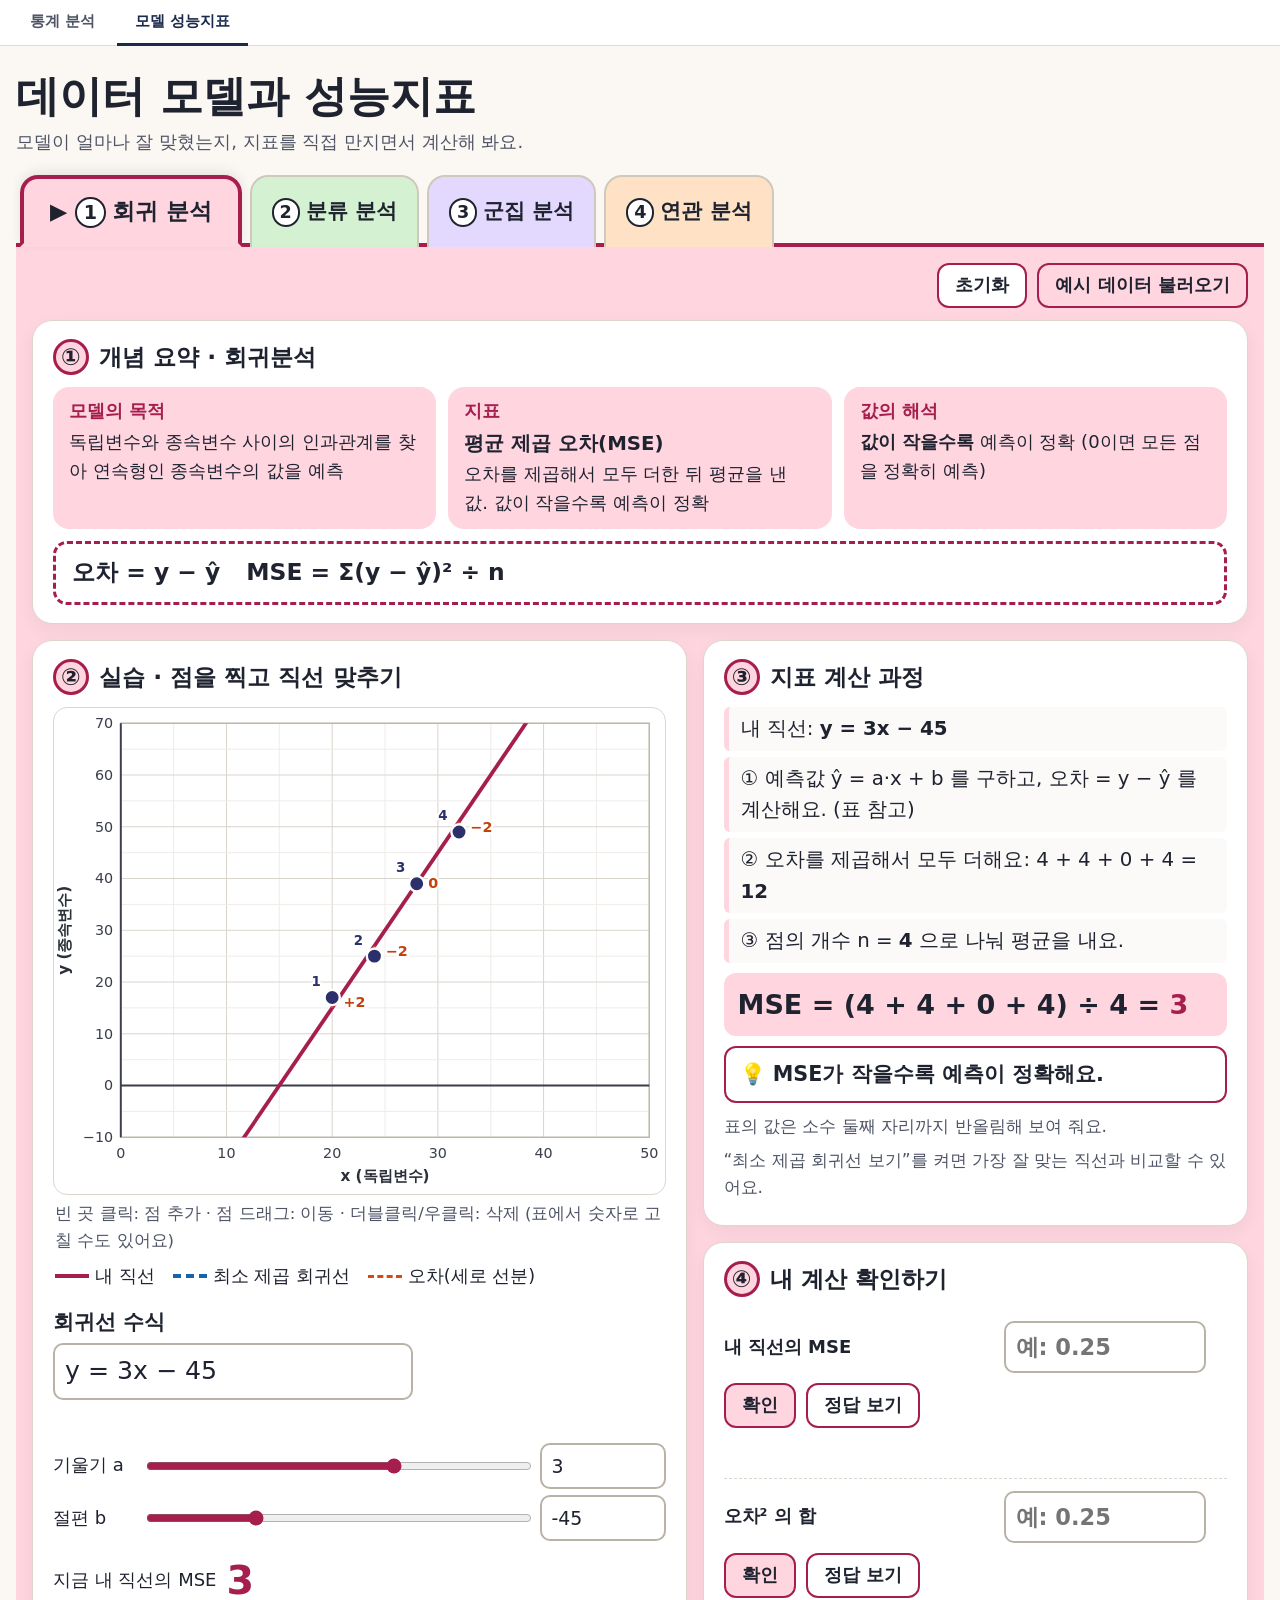
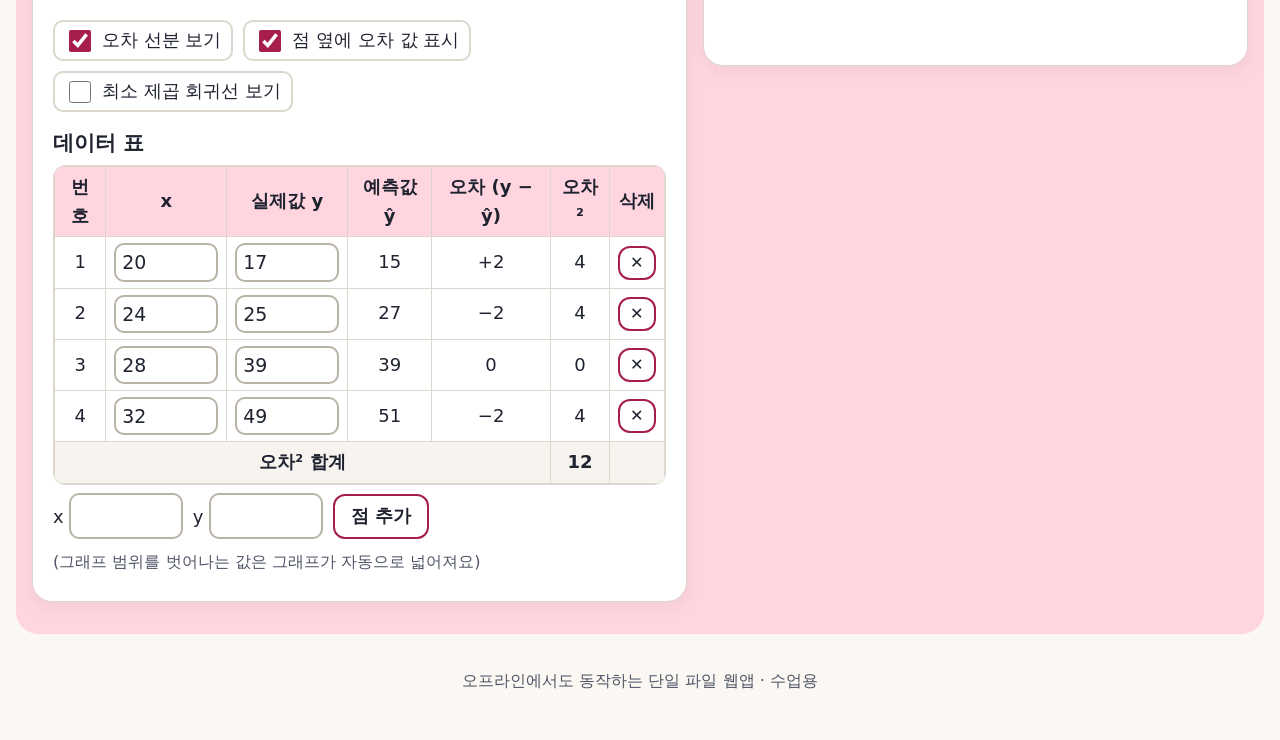
==== commit de0b04d7: "통계 분석 사이트와 모델 성능지표 사이트를 공통 상단 메뉴로 연결 docs/nav.js 한 파일이 두 페이지 상단에 '통계 분석 | 모델 성능지표' 메뉴를 넣는다. 각 페이지는 <" ====
--- a/docs/metrics/index.html
+++ b/docs/metrics/index.html
@@ -1667,5 +1667,6 @@
 const startTab = (location.hash || '').slice(1);
 selectTab(['reg', 'cls', 'clu', 'asc'].includes(startTab) ? startTab : 'reg');
 </script>
+<script src="../nav.js"></script>
 </body>
 </html>
